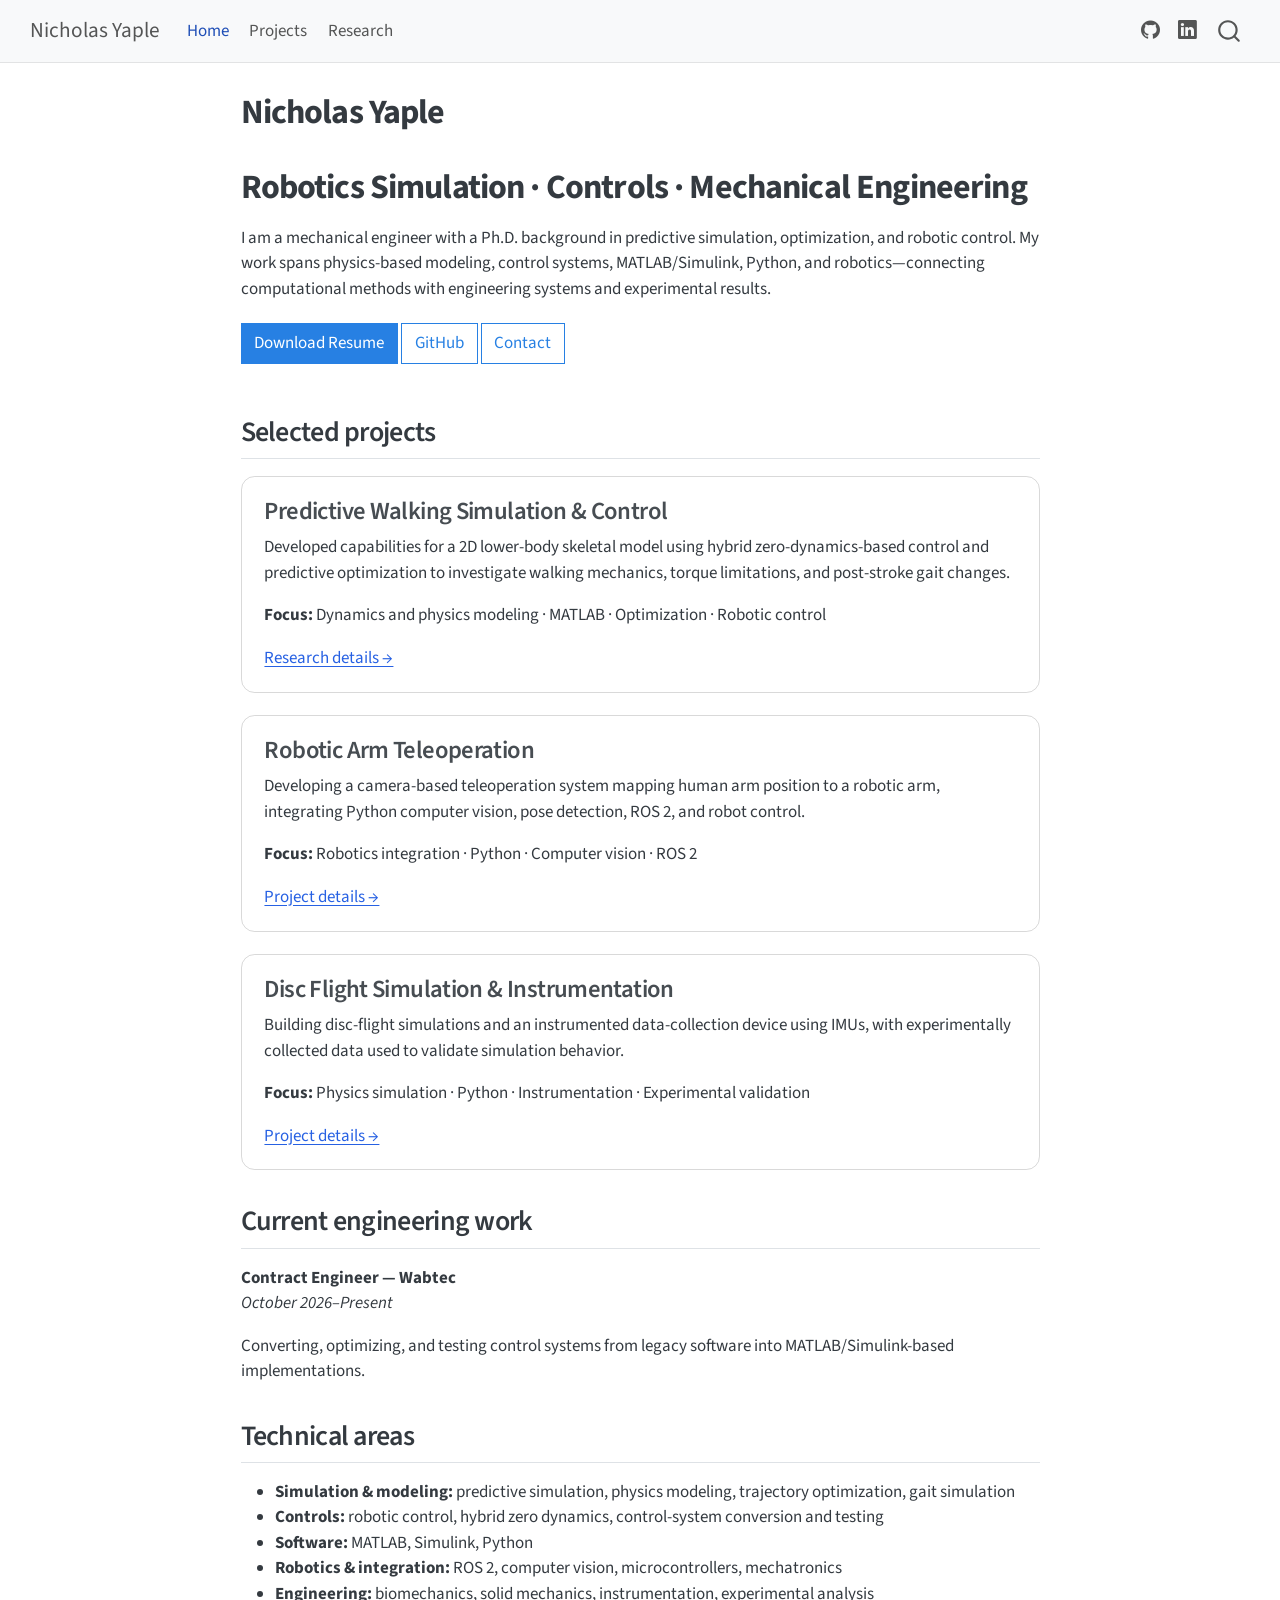
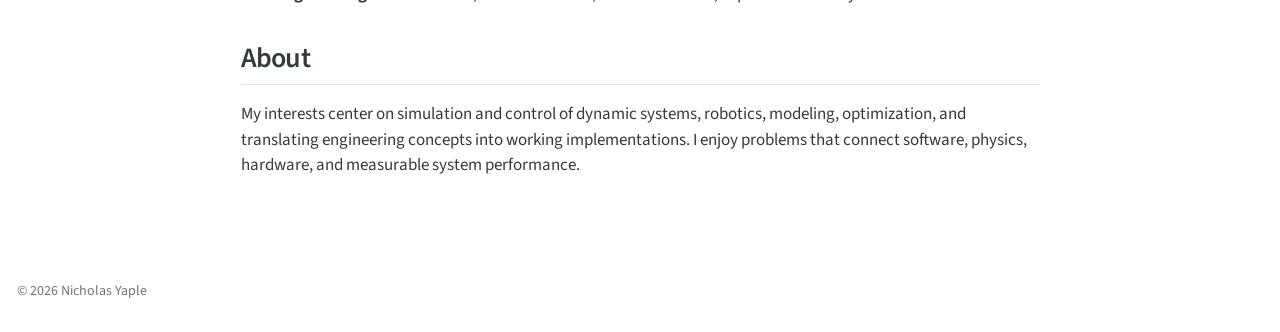
==== index.html @ 6b663c58 "Built site for gh-pages" ====
<!DOCTYPE html>
<html xmlns="http://www.w3.org/1999/xhtml" lang="en" xml:lang="en"><head>

<meta charset="utf-8">
<meta name="generator" content="quarto-1.11.9">

<meta name="viewport" content="width=device-width, initial-scale=1.0, user-scalable=yes">


<title>Nicholas Yaple</title>
<style>
/* Default styles provided by pandoc.
** See https://pandoc.org/MANUAL.html#variables-for-html for config info.
*/
span.smallcaps{font-variant: small-caps;}
div.columns{display: flex; gap: 1.5em;}
div.column{flex: auto;}
@media screen {
div.columns{gap: min(4vw, 1.5em);}
div.column{overflow-x: auto;}
}
div.hanging-indent{margin-left: 1.5em; text-indent: -1.5em;}
ul.task-list{list-style: none;}
ul.task-list li input[type="checkbox"] {
  width: 0.8em;
  margin: 0 0.8em 0.2em -1em; /* quarto-specific, see https://github.com/quarto-dev/quarto-cli/issues/4556 */ 
  vertical-align: middle;
}
</style>


<script src="site_libs/quarto-nav/quarto-nav.js"></script>
<script src="site_libs/quarto-nav/headroom.min.js"></script>
<script src="site_libs/clipboard/clipboard.min.js"></script>
<script src="site_libs/quarto-search/autocomplete.umd.js"></script>
<script src="site_libs/quarto-search/fuse.min.js"></script>
<script src="site_libs/quarto-search/quarto-search.js"></script>
<meta name="quarto:offset" content="./">
<script src="site_libs/quarto-html/quarto.js" type="module"></script>
<script src="site_libs/quarto-html/tabsets/tabsets.js" type="module"></script>
<script src="site_libs/quarto-html/scrollable-regions/scrollable-regions.js" type="module"></script>
<script src="site_libs/quarto-html/popper.min.js"></script>
<script src="site_libs/quarto-html/tippy.umd.min.js"></script>
<script src="site_libs/quarto-html/anchor.min.js"></script>
<link href="site_libs/quarto-html/tippy.css" rel="stylesheet">
<link href="site_libs/quarto-html/quarto-syntax-highlighting-63b5708e65d6cd79cd7618c58d0c21e7.css" rel="stylesheet" id="quarto-text-highlighting-styles">
<script src="site_libs/bootstrap/bootstrap.min.js"></script>
<link href="site_libs/bootstrap/bootstrap-icons.css" rel="stylesheet">
<link href="site_libs/bootstrap/bootstrap-48eea8e06ff06eb442a2daacfce5ac08.min.css" rel="stylesheet" append-hash="true" id="quarto-bootstrap" data-mode="light">
<script id="quarto-search-options" type="application/json">{
  "location": "navbar",
  "copy-button": false,
  "collapse-after": 3,
  "panel-placement": "end",
  "type": "overlay",
  "limit": 50,
  "keyboard-shortcut": [
    "f",
    "/",
    "s"
  ],
  "show-item-context": false,
  "language": {
    "search-no-results-text": "No results",
    "search-matching-documents-text": "matching documents",
    "search-copy-link-title": "Copy link to search",
    "search-hide-matches-text": "Hide additional matches",
    "search-more-match-text": "more match in this document",
    "search-more-matches-text": "more matches in this document",
    "search-clear-button-title": "Clear",
    "search-text-placeholder": "",
    "search-detached-cancel-button-title": "Cancel",
    "search-submit-button-title": "Submit",
    "search-label": "Search"
  }
}</script>
<style>html{ scroll-behavior: smooth; }</style>


<link rel="stylesheet" href="styles.css">
</head>

<body class="nav-fixed fullcontent quarto-light"><a id="quarto-skip-link" class="visually-hidden-focusable" href="#quarto-document-content">Skip to main content</a>

<div id="quarto-search-results"></div>
  <header id="quarto-header" class="headroom fixed-top">
    <nav class="navbar navbar-expand-lg " data-bs-theme="dark" aria-label="Site">
      <div class="navbar-container container-fluid">
      <div class="navbar-brand-container mx-auto">
    <a class="navbar-brand" href="./index.html">
    <span class="navbar-title">Nicholas Yaple</span>
    </a>
  </div>
          <button class="navbar-toggler" type="button" data-bs-toggle="collapse" data-bs-target="#navbarCollapse" aria-controls="navbarCollapse" aria-expanded="false" aria-label="Toggle navigation" onclick="if (window.quartoToggleHeadroom) { window.quartoToggleHeadroom(); }">
  <span class="navbar-toggler-icon"></span>
</button>
          <div class="collapse navbar-collapse" id="navbarCollapse">
            <ul class="navbar-nav navbar-nav-scroll me-auto">
  <li class="nav-item">
    <a class="nav-link active" href="./index.html" aria-current="page"> 
<span class="menu-text">Home</span></a>
  </li>  
  <li class="nav-item">
    <a class="nav-link" href="./projects.html"> 
<span class="menu-text">Projects</span></a>
  </li>  
  <li class="nav-item">
    <a class="nav-link" href="./research.html"> 
<span class="menu-text">Research</span></a>
  </li>  
</ul>
            <ul class="navbar-nav navbar-nav-scroll ms-auto">
  <li class="nav-item compact">
    <a class="nav-link" href="https://github.com/yaplenicholas"> <i class="bi bi-github" role="img">
</i> 
<span class="menu-text"></span></a>
  </li>  
  <li class="nav-item compact">
    <a class="nav-link" href="https://www.linkedin.com/"> <i class="bi bi-linkedin" role="img">
</i> 
<span class="menu-text"></span></a>
  </li>  
</ul>
          </div> <!-- /navcollapse -->
            <div class="quarto-navbar-tools">
</div>
            <div id="quarto-search" class="" title="Search"></div>
      </div> <!-- /container-fluid -->
    </nav>
</header>
<!-- content -->
<div id="quarto-content" class="quarto-container page-columns page-rows-contents page-layout-article page-navbar">
<!-- sidebar -->
<!-- margin-sidebar -->
    
<!-- main -->
<main class="content" id="quarto-document-content" tabindex="-1">

<header id="title-block-header" class="quarto-title-block default">
<div class="quarto-title">
<h1 class="title">Nicholas Yaple</h1>
</div>



<div class="quarto-title-meta">

    
  
    
  </div>
  


</header>


<section id="robotics-simulation-controls-mechanical-engineering" class="level1">
<h1>Robotics Simulation · Controls · Mechanical Engineering</h1>
<p>I am a mechanical engineer with a Ph.D.&nbsp;background in predictive simulation, optimization, and robotic control. My work spans physics-based modeling, control systems, MATLAB/Simulink, Python, and robotics—connecting computational methods with engineering systems and experimental results.</p>
<div class="hero-buttons">
<p><a class="btn btn-primary" href="resume.pdf">Download Resume</a> <a class="btn btn-outline-primary" href="https://github.com/yaplenicholas">GitHub</a> <a class="btn btn-outline-primary" href="mailto:yaplenicholas@gmail.com">Contact</a></p>
</div>
<section id="selected-projects" class="level2">
<h2 class="anchored" data-anchor-id="selected-projects">Selected projects</h2>
<section id="predictive-walking-simulation-control" class="level3 project-card">
<h3 class="anchored" data-anchor-id="predictive-walking-simulation-control">Predictive Walking Simulation &amp; Control</h3>
<p>Developed capabilities for a 2D lower-body skeletal model using hybrid zero-dynamics-based control and predictive optimization to investigate walking mechanics, torque limitations, and post-stroke gait changes.</p>
<p><strong>Focus:</strong> Dynamics and physics modeling · MATLAB · Optimization · Robotic control</p>
<p><a href="./research.html">Research details →</a></p>
</section>
<section id="robotic-arm-teleoperation" class="level3 project-card">
<h3 class="anchored" data-anchor-id="robotic-arm-teleoperation">Robotic Arm Teleoperation</h3>
<p>Developing a camera-based teleoperation system mapping human arm position to a robotic arm, integrating Python computer vision, pose detection, ROS 2, and robot control.</p>
<p><strong>Focus:</strong> Robotics integration · Python · Computer vision · ROS 2</p>
<p><a href="./projects.html">Project details →</a></p>
</section>
<section id="disc-flight-simulation-instrumentation" class="level3 project-card">
<h3 class="anchored" data-anchor-id="disc-flight-simulation-instrumentation">Disc Flight Simulation &amp; Instrumentation</h3>
<p>Building disc-flight simulations and an instrumented data-collection device using IMUs, with experimentally collected data used to validate simulation behavior.</p>
<p><strong>Focus:</strong> Physics simulation · Python · Instrumentation · Experimental validation</p>
<p><a href="./projects.html">Project details →</a></p>
</section>
</section>
<section id="current-engineering-work" class="level2">
<h2 class="anchored" data-anchor-id="current-engineering-work">Current engineering work</h2>
<p><strong>Contract Engineer — Wabtec</strong><br>
<em>October 2026–Present</em></p>
<p>Converting, optimizing, and testing control systems from legacy software into MATLAB/Simulink-based implementations.</p>
</section>
<section id="technical-areas" class="level2">
<h2 class="anchored" data-anchor-id="technical-areas">Technical areas</h2>
<ul>
<li><strong>Simulation &amp; modeling:</strong> predictive simulation, physics modeling, trajectory optimization, gait simulation</li>
<li><strong>Controls:</strong> robotic control, hybrid zero dynamics, control-system conversion and testing</li>
<li><strong>Software:</strong> MATLAB, Simulink, Python</li>
<li><strong>Robotics &amp; integration:</strong> ROS 2, computer vision, microcontrollers, mechatronics</li>
<li><strong>Engineering:</strong> biomechanics, solid mechanics, instrumentation, experimental analysis</li>
</ul>
</section>
<section id="about" class="level2">
<h2 class="anchored" data-anchor-id="about">About</h2>
<p>My interests center on simulation and control of dynamic systems, robotics, modeling, optimization, and translating engineering concepts into working implementations. I enjoy problems that connect software, physics, hardware, and measurable system performance.</p>


</section>
</section>

</main> <!-- /main -->
<script id="quarto-html-after-body" type="application/javascript">
  window.document.addEventListener("DOMContentLoaded", function (event) {
    const icon = "";
    const anchorJS = new window.AnchorJS();
    anchorJS.options = {
      placement: 'right',
      icon: icon
    };
    anchorJS.add('.anchored');
    const isCodeAnnotation = (el) => {
      for (const clz of el.classList) {
        if (clz.startsWith('code-annotation-')) {                     
          return true;
        }
      }
      return false;
    }
    const onCopySuccess = function(e) {
      // button target
      const button = e.trigger;
      // don't keep focus
      button.blur();
      // flash "checked"
      button.classList.add('code-copy-button-checked');
      var currentTitle = button.getAttribute("title");
      button.setAttribute("title", "Copied!");
      let tooltip;
      if (window.bootstrap) {
        button.setAttribute("data-bs-toggle", "tooltip");
        button.setAttribute("data-bs-placement", "left");
        button.setAttribute("data-bs-title", "Copied!");
        tooltip = new bootstrap.Tooltip(button, 
          { trigger: "manual", 
            customClass: "code-copy-button-tooltip",
            offset: [0, -8]});
        tooltip.show();    
      }
      setTimeout(function() {
        if (tooltip) {
          tooltip.hide();
          button.removeAttribute("data-bs-title");
          button.removeAttribute("data-bs-toggle");
          button.removeAttribute("data-bs-placement");
        }
        button.setAttribute("title", currentTitle);
        button.classList.remove('code-copy-button-checked');
      }, 1000);
      // clear code selection
      e.clearSelection();
    }
    const getTextToCopy = function(trigger) {
      const outerScaffold = trigger.parentElement.cloneNode(true);
      const codeEl = outerScaffold.querySelector('code');
      for (const childEl of codeEl.children) {
        if (isCodeAnnotation(childEl)) {
          childEl.remove();
        }
      }
      return codeEl.innerText;
    }
    const clipboard = new window.ClipboardJS('.code-copy-button:not([data-in-quarto-modal])', {
      text: getTextToCopy
    });
    clipboard.on('success', onCopySuccess);
    if (window.document.getElementById('quarto-embedded-source-code-modal')) {
      const clipboardModal = new window.ClipboardJS('.code-copy-button[data-in-quarto-modal]', {
        text: getTextToCopy,
        container: window.document.getElementById('quarto-embedded-source-code-modal')
      });
      clipboardModal.on('success', onCopySuccess);
    }
      var localhostRegex = new RegExp(/^(?:http|https):\/\/localhost\:?[0-9]*\//);
      var mailtoRegex = new RegExp(/^mailto:/);
        var filterRegex = new RegExp("https:\/\/yaplenicholas\.github\.io\/");
      var isInternal = (href) => {
          return filterRegex.test(href) || localhostRegex.test(href) || mailtoRegex.test(href);
      }
      // Inspect non-navigation links and adorn them if external
      window.quartoDecorateExternalLinks = function (root) {
     var links = (root || window.document).querySelectorAll('a[href]:not(.nav-link):not(.navbar-brand):not(.toc-action):not(.sidebar-link):not(.sidebar-item-toggle):not(.pagination-link):not(.no-external):not([aria-hidden]):not(.dropdown-item):not(.quarto-navigation-tool):not(.about-link)');
      for (var i=0; i<links.length; i++) {
        const link = links[i];
        if (!isInternal(link.href)) {
          // undo the damage that might have been done by quarto-nav.js in the case of
          // links that we want to consider external
          if (link.dataset.originalHref !== undefined) {
            link.href = link.dataset.originalHref;
          }
          if (!link.classList.contains('no-external-icon')) {
          }
        }
      }
      };
      window.quartoDecorateExternalLinks(window.document);
    // Esc closes the popup (WCAG 1.4.13) and focus leaving both trigger and
    // popup closes it (WCAG 2.4.11); tippy handles neither for interactive popups.
    const hideOnEscAndFocusOut = {
      name: 'hideOnEscAndFocusOut',
      defaultValue: true,
      fn(instance) {
        const dismiss = () => {
          // A show scheduled by the trigger delay would otherwise reopen it
          instance.clearDelayTimeouts();
          instance.hide();
        };
        const onKeyDown = (event) => {
          if (event.key !== 'Escape') {
            return;
          }
          // Keep Esc from also reaching page handlers (e.g. reveal.js overview),
          // except an open reveal.js slide menu, which Esc should close too.
          // The menu handles keys only when its keyboard option is on.
          const menuHandlesEsc = window.Reveal?.getPlugin?.('menu')?.isOpen() &&
            window.Reveal.getConfig().menu?.keyboard !== false;
          if (!menuHandlesEsc) {
            event.stopPropagation();
          }
          if (instance.popper.contains(window.document.activeElement)) {
            // Disabled while refocusing so the focus trigger does not reopen it
            instance.disable();
            instance.reference.focus();
            instance.enable();
          }
          dismiss();
        };
        const onFocusOut = (event) => {
          const target = event.relatedTarget;
          if (target && !instance.reference.contains(target) &&
              !instance.popper.contains(target)) {
            dismiss();
          }
        };
        // On the trigger too: a click trigger (code-annotations: select) has no
        // blur handling. Attached for the instance's lifetime so leaving the
        // trigger also cancels a show still pending on the trigger delay.
        instance.reference.addEventListener('focusout', onFocusOut);
        return {
          onShow() {
            window.document.addEventListener('keydown', onKeyDown, true);
            instance.popper.addEventListener('focusout', onFocusOut);
          },
          onHide() {
            window.document.removeEventListener('keydown', onKeyDown, true);
            instance.popper.removeEventListener('focusout', onFocusOut);
          },
          onDestroy() {
            instance.reference.removeEventListener('focusout', onFocusOut);
          },
        };
      },
    };
    function tippyHover(el, contentFn, onTriggerFn, onUntriggerFn) {
      const config = {
        allowHTML: true,
        maxWidth: 500,
        delay: 100,
        arrow: false,
        appendTo: function(el) {
            return el.parentElement;
        },
        interactive: true,
        interactiveBorder: 10,
        theme: 'quarto',
        placement: 'bottom-start',
        plugins: [hideOnEscAndFocusOut],
      };
      if (contentFn) {
        config.content = contentFn;
      }
      if (onTriggerFn) {
        config.onTrigger = onTriggerFn;
      }
      if (onUntriggerFn) {
        config.onUntrigger = onUntriggerFn;
      }
      window.tippy(el, config); 
    }
    const noterefs = window.document.querySelectorAll('a[role="doc-noteref"]');
    for (var i=0; i<noterefs.length; i++) {
      const ref = noterefs[i];
      tippyHover(ref, function() {
        // use id or data attribute instead here
        let href = ref.getAttribute('data-footnote-href') || ref.getAttribute('href');
        try { href = new URL(href).hash; } catch {}
        const id = href.replace(/^#\/?/, "");
        const note = window.document.getElementById(id);
        if (note) {
          return note.innerHTML;
        } else {
          return "";
        }
      });
    }
    const xrefs = window.document.querySelectorAll('a.quarto-xref');
    const processXRef = (id, note) => {
      // Strip column container classes
      const stripColumnClz = (el) => {
        el.classList.remove("page-full", "page-columns");
        if (el.children) {
          for (const child of el.children) {
            stripColumnClz(child);
          }
        }
      }
      stripColumnClz(note)
      if (id === null || id.startsWith('sec-')) {
        // Special case sections, only their first couple elements
        const container = document.createElement("div");
        if (note.children && note.children.length > 2) {
          container.appendChild(note.children[0].cloneNode(true));
          for (let i = 1; i < note.children.length; i++) {
            const child = note.children[i];
            if (child.tagName === "P" && child.innerText === "") {
              continue;
            } else {
              container.appendChild(child.cloneNode(true));
              break;
            }
          }
          if (window.Quarto?.typesetMath) {
            window.Quarto.typesetMath(container);
          }
          return container.innerHTML
        } else {
          if (window.Quarto?.typesetMath) {
            window.Quarto.typesetMath(note);
          }
          return note.innerHTML;
        }
      } else {
        // Remove any anchor links if they are present
        const anchorLink = note.querySelector('a.anchorjs-link');
        if (anchorLink) {
          anchorLink.remove();
        }
        if (window.Quarto?.typesetMath) {
          window.Quarto.typesetMath(note);
        }
        if (note.classList.contains("callout")) {
          return note.outerHTML;
        } else {
          return note.innerHTML;
        }
      }
    }
    for (var i=0; i<xrefs.length; i++) {
      const xref = xrefs[i];
      tippyHover(xref, undefined, function(instance) {
        instance.disable();
        let url = xref.getAttribute('href');
        let hash = undefined; 
        if (url.startsWith('#')) {
          hash = url;
        } else {
          try { hash = new URL(url).hash; } catch {}
        }
        if (hash) {
          const id = hash.replace(/^#\/?/, "");
          const note = window.document.getElementById(id);
          if (note !== null) {
            try {
              const html = processXRef(id, note.cloneNode(true));
              instance.setContent(html);
            } finally {
              instance.enable();
              instance.show();
            }
          } else {
            // See if we can fetch this
            fetch(url.split('#')[0])
            .then(res => res.text())
            .then(html => {
              const parser = new DOMParser();
              const htmlDoc = parser.parseFromString(html, "text/html");
              const note = htmlDoc.getElementById(id);
              if (note !== null) {
                const html = processXRef(id, note);
                instance.setContent(html);
              } 
            }).finally(() => {
              instance.enable();
              instance.show();
            });
          }
        } else {
          // See if we can fetch a full url (with no hash to target)
          // This is a special case and we should probably do some content thinning / targeting
          fetch(url)
          .then(res => res.text())
          .then(html => {
            const parser = new DOMParser();
            const htmlDoc = parser.parseFromString(html, "text/html");
            const note = htmlDoc.querySelector('main.content');
            if (note !== null) {
              // This should only happen for chapter cross references
              // (since there is no id in the URL)
              // remove the first header
              if (note.children.length > 0 && note.children[0].tagName === "HEADER") {
                note.children[0].remove();
              }
              const html = processXRef(null, note);
              instance.setContent(html);
            } 
          }).finally(() => {
            instance.enable();
            instance.show();
          });
        }
      }, function(instance) {
      });
    }
        let selectedAnnoteEl;
        const selectorForAnnotation = ( cell, annotation) => {
          let cellAttr = 'data-code-cell="' + cell + '"';
          let lineAttr = 'data-code-annotation="' +  annotation + '"';
          const selector = 'span[' + cellAttr + '][' + lineAttr + ']';
          return selector;
        }
        const selectCodeLines = (annoteEl) => {
          const doc = window.document;
          const targetCell = annoteEl.getAttribute("data-target-cell");
          const targetAnnotation = annoteEl.getAttribute("data-target-annotation");
          const annoteSpan = window.document.querySelector(selectorForAnnotation(targetCell, targetAnnotation));
          const lines = annoteSpan.getAttribute("data-code-lines").split(",");
          const lineIds = lines.map((line) => {
            return targetCell + "-" + line;
          })
          // Each band is positioned against its own containing block, which is
          // not the offsetParent of the lines, so place it from client rects.
          const placeBand = (band, firstEl, lastEl, codeBlock) => {
            const container = band.offsetParent;
            if (container === null) {
              return;
            }
            const containerRect = container.getBoundingClientRect();
            // Reveal.js scales slides with a transform, so convert client
            // pixels back to the CSS pixels of the container.
            const scale = containerRect.height / container.offsetHeight || 1;
            const firstRect = firstEl.getBoundingClientRect();
            const lastRect = lastEl.getBoundingClientRect();
            const top = (firstRect.top - containerRect.top) / scale - container.clientTop + container.scrollTop;
            const height = (lastRect.bottom - firstRect.top) / scale;
            band.style.top = top - 2 + "px";
            band.style.height = height + 4 + "px";
            if (codeBlock) {
              // Without the copy button wrapper, the containing block is wider
              // than the code block, so span the code block explicitly.
              const blockRect = codeBlock.getBoundingClientRect();
              band.style.left = (blockRect.left - containerRect.left) / scale - container.clientLeft + container.scrollLeft + "px";
              band.style.width = blockRect.width / scale + "px";
            }
          };
          if (lineIds.length > 0) {
            const el = window.document.getElementById(lineIds[0]);
            const lastEl = window.document.getElementById(lineIds[lineIds.length - 1]);
            const parent = el.parentElement.parentElement;
            // cook up a div (if necessary) and position it
            let div = window.document.getElementById("code-annotation-line-highlight");
            if (div === null) {
              div = window.document.createElement("div");
              div.setAttribute("id", "code-annotation-line-highlight");
              div.style.position = 'absolute';
              parent.appendChild(div);
            }
            placeBand(div, el, lastEl, parent.closest("div.sourceCode") || parent);
            let gutterDiv = window.document.getElementById("code-annotation-line-highlight-gutter");
            if (gutterDiv === null) {
              gutterDiv = window.document.createElement("div");
              gutterDiv.setAttribute("id", "code-annotation-line-highlight-gutter");
              gutterDiv.style.position = 'absolute';
              const codeCell = window.document.getElementById(targetCell);
              const gutter = codeCell.querySelector('.code-annotation-gutter');
              gutter.appendChild(gutterDiv);
            }
            placeBand(gutterDiv, el, lastEl);
            selectedAnnoteEl = annoteEl;
          }
        };
        const unselectCodeLines = () => {
          const elementsIds = ["code-annotation-line-highlight", "code-annotation-line-highlight-gutter"];
          elementsIds.forEach((elId) => {
            const div = window.document.getElementById(elId);
            if (div) {
              div.remove();
            }
          });
          selectedAnnoteEl = undefined;
        };
          // Handle positioning of the toggle
      window.addEventListener(
        "resize",
        throttle(() => {
          elRect = undefined;
          if (selectedAnnoteEl) {
            selectCodeLines(selectedAnnoteEl);
          }
        }, 10)
      );
      function throttle(fn, ms) {
      let throttle = false;
      let timer;
        return (...args) => {
          if(!throttle) { // first call gets through
              fn.apply(this, args);
              throttle = true;
          } else { // all the others get throttled
              if(timer) clearTimeout(timer); // cancel #2
              timer = setTimeout(() => {
                fn.apply(this, args);
                timer = throttle = false;
              }, ms);
          }
        };
      }
        // Attach click handler to the DT
        const annoteDls = window.document.querySelectorAll('dt[data-target-cell]');
        for (const annoteDlNode of annoteDls) {
          annoteDlNode.addEventListener('click', (event) => {
            const clickedEl = event.target;
            if (clickedEl !== selectedAnnoteEl) {
              unselectCodeLines();
              const activeEl = window.document.querySelector('dt[data-target-cell].code-annotation-active');
              if (activeEl) {
                activeEl.classList.remove('code-annotation-active');
              }
              selectCodeLines(clickedEl);
              clickedEl.classList.add('code-annotation-active');
            } else {
              // Unselect the line
              unselectCodeLines();
              clickedEl.classList.remove('code-annotation-active');
            }
          });
        }
    const findCites = (el) => {
      const parentEl = el.parentElement;
      if (parentEl) {
        const cites = parentEl.dataset.cites;
        if (cites) {
          return {
            el,
            cites: cites.split(' ')
          };
        } else {
          return findCites(el.parentElement)
        }
      } else {
        return undefined;
      }
    };
    var bibliorefs = window.document.querySelectorAll('a[role="doc-biblioref"]');
    for (var i=0; i<bibliorefs.length; i++) {
      const ref = bibliorefs[i];
      const citeInfo = findCites(ref);
      if (citeInfo) {
        tippyHover(citeInfo.el, function() {
          var popup = window.document.createElement('div');
          citeInfo.cites.forEach(function(cite) {
            var citeDiv = window.document.createElement('div');
            citeDiv.classList.add('hanging-indent');
            citeDiv.classList.add('csl-entry');
            var biblioDiv = window.document.getElementById('ref-' + cite);
            if (biblioDiv) {
              citeDiv.innerHTML = biblioDiv.innerHTML;
            }
            popup.appendChild(citeDiv);
          });
          return popup.innerHTML;
        });
      }
    }
  });
  </script>
  <script type="application/javascript">
  window.quartoScrollableRegionsLabels = {"code":"Scrollable code","output":"Scrollable output"};
  </script>
</div> <!-- /content -->
<footer class="footer">
  <div class="nav-footer">
    <div class="nav-footer-left">
<p>© 2026 Nicholas Yaple</p>
</div>   
    <div class="nav-footer-center">
      &nbsp;
    </div>
    <div class="nav-footer-right">
      &nbsp;
    </div>
  </div>
</footer>




<script src="site_libs/quarto-html/zenscroll-min.js"></script>
</body></html>
---- site_libs/quarto-html/tippy.css ----
.tippy-box[data-animation=fade][data-state=hidden]{opacity:0}[data-tippy-root]{max-width:calc(100vw - 10px)}.tippy-box{position:relative;background-color:#333;color:#fff;border-radius:4px;font-size:14px;line-height:1.4;white-space:normal;outline:0;transition-property:transform,visibility,opacity}.tippy-box[data-placement^=top]>.tippy-arrow{bottom:0}.tippy-box[data-placement^=top]>.tippy-arrow:before{bottom:-7px;left:0;border-width:8px 8px 0;border-top-color:initial;transform-origin:center top}.tippy-box[data-placement^=bottom]>.tippy-arrow{top:0}.tippy-box[data-placement^=bottom]>.tippy-arrow:before{top:-7px;left:0;border-width:0 8px 8px;border-bottom-color:initial;transform-origin:center bottom}.tippy-box[data-placement^=left]>.tippy-arrow{right:0}.tippy-box[data-placement^=left]>.tippy-arrow:before{border-width:8px 0 8px 8px;border-left-color:initial;right:-7px;transform-origin:center left}.tippy-box[data-placement^=right]>.tippy-arrow{left:0}.tippy-box[data-placement^=right]>.tippy-arrow:before{left:-7px;border-width:8px 8px 8px 0;border-right-color:initial;transform-origin:center right}.tippy-box[data-inertia][data-state=visible]{transition-timing-function:cubic-bezier(.54,1.5,.38,1.11)}.tippy-arrow{width:16px;height:16px;color:#333}.tippy-arrow:before{content:"";position:absolute;border-color:transparent;border-style:solid}.tippy-content{position:relative;padding:5px 9px;z-index:1}
---- site_libs/quarto-html/quarto-syntax-highlighting-63b5708e65d6cd79cd7618c58d0c21e7.css ----
/* quarto syntax highlight colors */
:root {
  --quarto-hl-ot-color: #003B4F;
  --quarto-hl-at-color: #657422;
  --quarto-hl-ss-color: #20794D;
  --quarto-hl-an-color: #5E5E5E;
  --quarto-hl-fu-color: #4758AB;
  --quarto-hl-st-color: #20794D;
  --quarto-hl-cf-color: #003B4F;
  --quarto-hl-op-color: #5E5E5E;
  --quarto-hl-er-color: #AD0000;
  --quarto-hl-bn-color: #AD0000;
  --quarto-hl-al-color: #AD0000;
  --quarto-hl-va-color: #111111;
  --quarto-hl-bu-color: inherit;
  --quarto-hl-ex-color: inherit;
  --quarto-hl-pp-color: #AD0000;
  --quarto-hl-in-color: #5E5E5E;
  --quarto-hl-vs-color: #20794D;
  --quarto-hl-wa-color: #5E5E5E;
  --quarto-hl-do-color: #5E5E5E;
  --quarto-hl-im-color: #00769E;
  --quarto-hl-ch-color: #20794D;
  --quarto-hl-dt-color: #AD0000;
  --quarto-hl-fl-color: #AD0000;
  --quarto-hl-co-color: #5E5E5E;
  --quarto-hl-cv-color: #5E5E5E;
  --quarto-hl-cn-color: #8f5902;
  --quarto-hl-sc-color: #5E5E5E;
  --quarto-hl-dv-color: #AD0000;
  --quarto-hl-kw-color: #003B4F;
}

/* other quarto variables */
:root {
  --quarto-font-monospace: SFMono-Regular, Menlo, Monaco, Consolas, "Liberation Mono", "Courier New", monospace;
}

/* syntax highlight based on Pandoc's rules */
pre > code.sourceCode > span {
  color: #003B4F;
}

code.sourceCode > span {
  color: #003B4F;
}

div.sourceCode,
div.sourceCode pre.sourceCode {
  color: #003B4F;
}

/* Normal */
code span {
  color: #003B4F;
}

/* Alert */
code span.al {
  color: #AD0000;
  font-style: inherit;
}

/* Annotation */
code span.an {
  color: #5E5E5E;
  font-style: inherit;
}

/* Attribute */
code span.at {
  color: #657422;
  font-style: inherit;
}

/* BaseN */
code span.bn {
  color: #AD0000;
  font-style: inherit;
}

/* BuiltIn */
code span.bu {
  font-style: inherit;
}

/* ControlFlow */
code span.cf {
  color: #003B4F;
  font-weight: bold;
  font-style: inherit;
}

/* Char */
code span.ch {
  color: #20794D;
  font-style: inherit;
}

/* Constant */
code span.cn {
  color: #8f5902;
  font-style: inherit;
}

/* Comment */
code span.co {
  color: #5E5E5E;
  font-style: inherit;
}

/* CommentVar */
code span.cv {
  color: #5E5E5E;
  font-style: italic;
}

/* Documentation */
code span.do {
  color: #5E5E5E;
  font-style: italic;
}

/* DataType */
code span.dt {
  color: #AD0000;
  font-style: inherit;
}

/* DecVal */
code span.dv {
  color: #AD0000;
  font-style: inherit;
}

/* Error */
code span.er {
  color: #AD0000;
  font-style: inherit;
}

/* Extension */
code span.ex {
  font-style: inherit;
}

/* Float */
code span.fl {
  color: #AD0000;
  font-style: inherit;
}

/* Function */
code span.fu {
  color: #4758AB;
  font-style: inherit;
}

/* Import */
code span.im {
  color: #00769E;
  font-style: inherit;
}

/* Information */
code span.in {
  color: #5E5E5E;
  font-style: inherit;
}

/* Keyword */
code span.kw {
  color: #003B4F;
  font-weight: bold;
  font-style: inherit;
}

/* Operator */
code span.op {
  color: #5E5E5E;
  font-style: inherit;
}

/* Other */
code span.ot {
  color: #003B4F;
  font-style: inherit;
}

/* Preprocessor */
code span.pp {
  color: #AD0000;
  font-style: inherit;
}

/* SpecialChar */
code span.sc {
  color: #5E5E5E;
  font-style: inherit;
}

/* SpecialString */
code span.ss {
  color: #20794D;
  font-style: inherit;
}

/* String */
code span.st {
  color: #20794D;
  font-style: inherit;
}

/* Variable */
code span.va {
  color: #111111;
  font-style: inherit;
}

/* VerbatimString */
code span.vs {
  color: #20794D;
  font-style: inherit;
}

/* Warning */
code span.wa {
  color: #5E5E5E;
  font-style: italic;
}

.prevent-inlining {
  content: "</";
}

/*# sourceMappingURL=054cc16b9e9817627be6994582d2ffb5.css.map */
---- styles.css ----
/* Lightweight portfolio styling */
.navbar { border-bottom: 1px solid rgba(128,128,128,.18); }
h1, h2, h3 { letter-spacing: -0.025em; }
h1 { font-weight: 700; }
.hero-buttons { margin: 1.25rem 0 2rem; display: flex; flex-wrap: wrap; gap: .6rem; }
.project-card { padding: 1.1rem 1.35rem; margin: 1rem 0 1.3rem; border: 1px solid rgba(128,128,128,.3); border-radius: .8rem; }
.project-card h3 { margin-top: .1rem; }
.project-card p:last-child { margin-bottom: .1rem; }
a { text-underline-offset: .18em; }
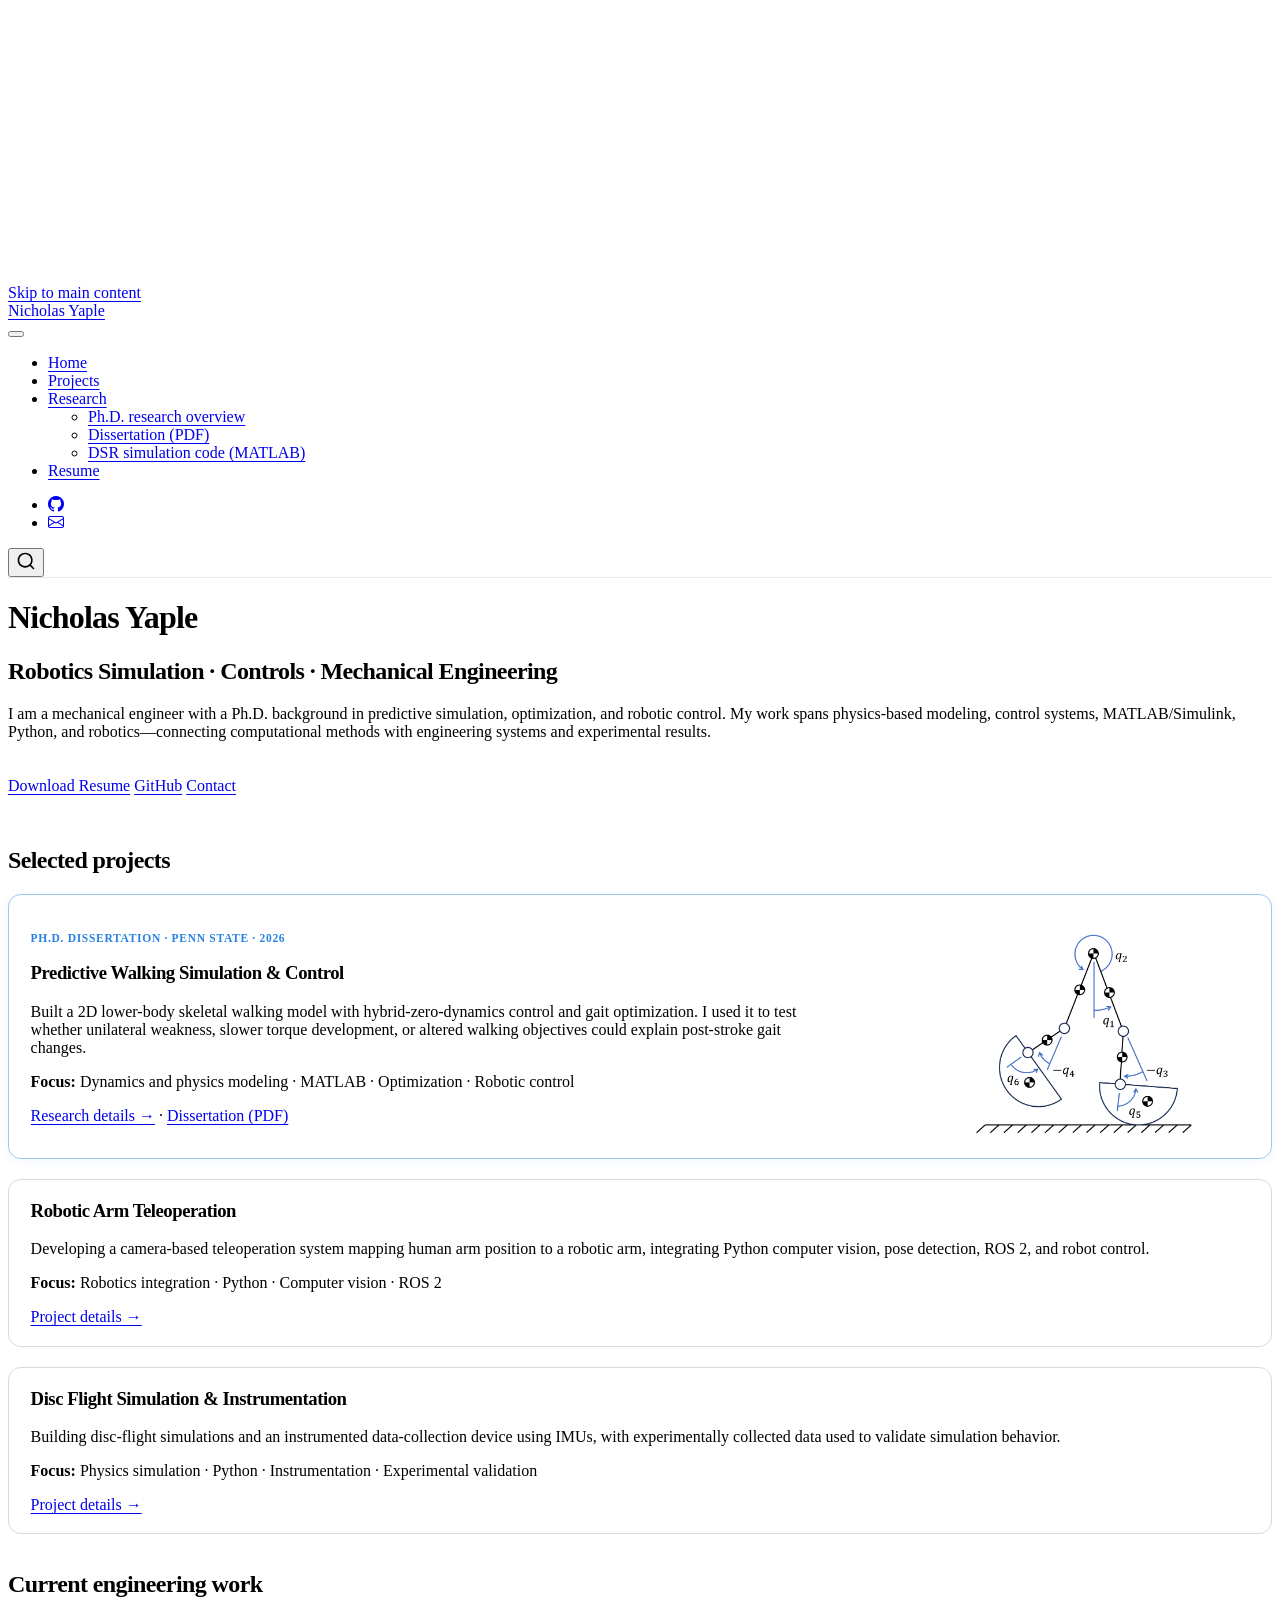
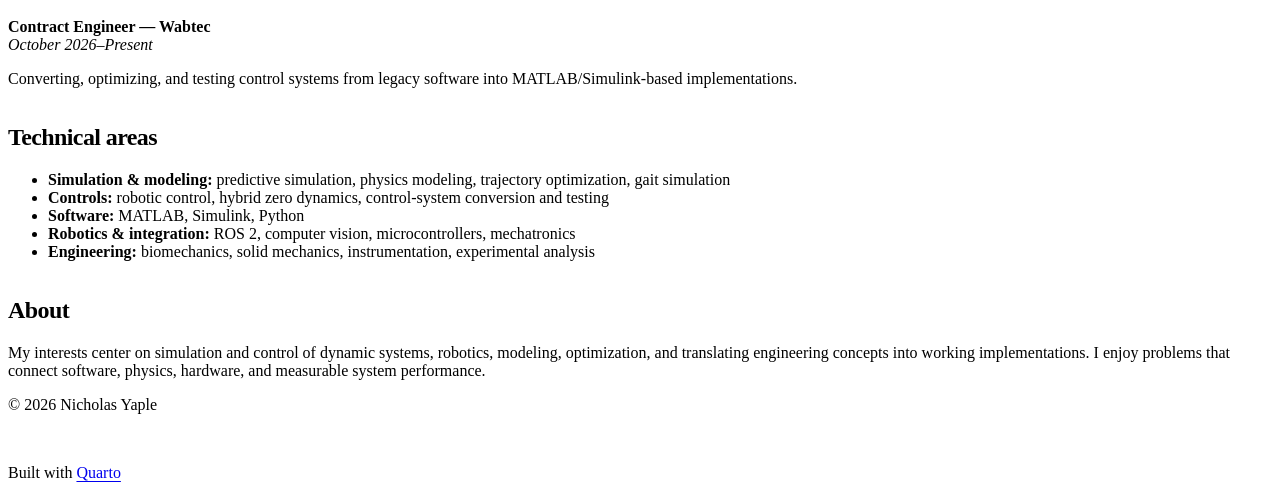
==== commit c71ed87f: "Built site for gh-pages" ====
--- a/index.html
+++ b/index.html
@@ -46,7 +46,10 @@
 <link href="site_libs/quarto-html/quarto-syntax-highlighting-63b5708e65d6cd79cd7618c58d0c21e7.css" rel="stylesheet" id="quarto-text-highlighting-styles">
 <script src="site_libs/bootstrap/bootstrap.min.js"></script>
 <link href="site_libs/bootstrap/bootstrap-icons.css" rel="stylesheet">
-<link href="site_libs/bootstrap/bootstrap-48eea8e06ff06eb442a2daacfce5ac08.min.css" rel="stylesheet" append-hash="true" id="quarto-bootstrap" data-mode="light">
+<link href="site_libs/bootstrap/bootstrap-cb61c712ca1a7fe70a83faed8e4da2d7.min.css" rel="stylesheet" append-hash="true" id="quarto-bootstrap" data-mode="light">
+<script src="site_libs/quarto-contrib/glightbox/glightbox.min.js"></script>
+<link href="site_libs/quarto-contrib/glightbox/glightbox.min.css" rel="stylesheet">
+<link href="site_libs/quarto-contrib/glightbox/lightbox.css" rel="stylesheet">
 <script id="quarto-search-options" type="application/json">{
   "location": "navbar",
   "copy-button": false,
@@ -78,6 +81,13 @@
 
 
 <link rel="stylesheet" href="styles.css">
+<meta property="og:title" content="Nicholas Yaple">
+<meta property="og:description" content="Mechanical engineer: robotics simulation, controls, predictive gait simulation, and optimization.">
+<meta property="og:image" content="https://yaplenicholas.github.io/research/figs/biped.png">
+<meta property="og:site_name" content="Nicholas Yaple">
+<meta property="og:image:alt" content="Six-link planar biped model diagram">
+<meta property="og:image:height" content="1449">
+<meta property="og:image:width" content="1600">
 </head>
 
 <body class="nav-fixed fullcontent quarto-light"><a id="quarto-skip-link" class="visually-hidden-focusable" href="#quarto-document-content">Skip to main content</a>
@@ -104,19 +114,38 @@
     <a class="nav-link" href="./projects.html"> 
 <span class="menu-text">Projects</span></a>
   </li>  
+  <li class="nav-item dropdown ">
+    <a class="nav-link dropdown-toggle" href="#" id="nav-menu-research" role="link" data-bs-toggle="dropdown" aria-expanded="false">
+ <span class="menu-text">Research</span>
+    </a>
+    <ul class="dropdown-menu" aria-labelledby="nav-menu-research">    
+        <li>
+    <a class="dropdown-item" href="./research.html">
+ <span class="dropdown-text">Ph.D.&nbsp;research overview</span></a>
+  </li>  
+        <li>
+    <a class="dropdown-item" href="./research/dissertation/Yaple_Dissertation_2026.pdf">
+ <span class="dropdown-text">Dissertation (PDF)</span></a>
+  </li>  
+        <li>
+    <a class="dropdown-item" href="https://github.com/yaplenicholas/DSR">
+ <span class="dropdown-text">DSR simulation code (MATLAB)</span></a>
+  </li>  
+    </ul>
+  </li>
   <li class="nav-item">
-    <a class="nav-link" href="./research.html"> 
-<span class="menu-text">Research</span></a>
+    <a class="nav-link" href="./resume.pdf"> 
+<span class="menu-text">Resume</span></a>
   </li>  
 </ul>
             <ul class="navbar-nav navbar-nav-scroll ms-auto">
   <li class="nav-item compact">
-    <a class="nav-link" href="https://github.com/yaplenicholas"> <i class="bi bi-github" role="img">
+    <a class="nav-link" href="https://github.com/yaplenicholas"> <i class="bi bi-github" role="img" aria-label="GitHub">
 </i> 
 <span class="menu-text"></span></a>
   </li>  
   <li class="nav-item compact">
-    <a class="nav-link" href="https://www.linkedin.com/"> <i class="bi bi-linkedin" role="img">
+    <a class="nav-link" href="mailto:yaplenicholas@gmail.com"> <i class="bi bi-envelope" role="img" aria-label="Email">
 </i> 
 <span class="menu-text"></span></a>
   </li>  
@@ -163,12 +192,23 @@
 </div>
 <section id="selected-projects" class="level2">
 <h2 class="anchored" data-anchor-id="selected-projects">Selected projects</h2>
-<section id="predictive-walking-simulation-control" class="level3 project-card">
+<div class="project-card project-card-featured">
+<div class="columns">
+<div class="column" style="width:68%;">
+<p><span class="finding-label">Ph.D.&nbsp;Dissertation · Penn State · 2026</span></p>
+<section id="predictive-walking-simulation-control" class="level3">
 <h3 class="anchored" data-anchor-id="predictive-walking-simulation-control">Predictive Walking Simulation &amp; Control</h3>
-<p>Developed capabilities for a 2D lower-body skeletal model using hybrid zero-dynamics-based control and predictive optimization to investigate walking mechanics, torque limitations, and post-stroke gait changes.</p>
+<p>Built a 2D lower-body skeletal walking model with hybrid-zero-dynamics control and gait optimization. I used it to test whether unilateral weakness, slower torque development, or altered walking objectives could explain post-stroke gait changes.</p>
 <p><strong>Focus:</strong> Dynamics and physics modeling · MATLAB · Optimization · Robotic control</p>
-<p><a href="./research.html">Research details →</a></p>
+<p><a href="./research.html">Research details →</a> · <a href="research/dissertation/Yaple_Dissertation_2026.pdf">Dissertation (PDF)</a></p>
 </section>
+</div><div class="column" style="width:4%;">
+
+</div><div class="column" style="width:28%;">
+<p><a href="research/figs/biped.png" class="lightbox" data-gallery="quarto-lightbox-gallery-1"><img src="research/figs/biped.png" class="card-thumb img-fluid" alt="Six-link planar biped model diagram"></a></p>
+</div>
+</div>
+</div>
 <section id="robotic-arm-teleoperation" class="level3 project-card">
 <h3 class="anchored" data-anchor-id="robotic-arm-teleoperation">Robotic Arm Teleoperation</h3>
 <p>Developing a camera-based teleoperation system mapping human arm position to a robotic arm, integrating Python computer vision, pose detection, ROS 2, and robot control.</p>
@@ -280,7 +320,7 @@
     }
       var localhostRegex = new RegExp(/^(?:http|https):\/\/localhost\:?[0-9]*\//);
       var mailtoRegex = new RegExp(/^mailto:/);
-        var filterRegex = new RegExp("https:\/\/yaplenicholas\.github\.io\/");
+        var filterRegex = new RegExp("https:\/\/yaplenicholas\.github\.io");
       var isInternal = (href) => {
           return filterRegex.test(href) || localhostRegex.test(href) || mailtoRegex.test(href);
       }
@@ -693,10 +733,42 @@
       &nbsp;
     </div>
     <div class="nav-footer-right">
-      &nbsp;
-    </div>
+<p>Built with <a href="https://quarto.org">Quarto</a></p>
+</div>
   </div>
 </footer>
+<script>var lightboxQuarto = GLightbox({"closeEffect":"zoom","descPosition":"bottom","loop":false,"openEffect":"zoom","selector":".lightbox"});
+(function() {
+  let previousOnload = window.onload;
+  window.onload = () => {
+    if (previousOnload) {
+      previousOnload();
+    }
+    lightboxQuarto.on('slide_before_load', (data) => {
+      const { slideIndex, slideNode, slideConfig, player, trigger } = data;
+      const href = trigger.getAttribute('href');
+      if (href !== null) {
+        const imgEl = window.document.querySelector(`a[href="${href}"] img`);
+        if (imgEl !== null) {
+          const srcAttr = imgEl.getAttribute("src");
+          if (srcAttr && srcAttr.startsWith("data:")) {
+            slideConfig.href = srcAttr;
+          }
+        }
+      } 
+    });
+  
+    lightboxQuarto.on('slide_after_load', (data) => {
+      const { slideIndex, slideNode, slideConfig, player, trigger } = data;
+      if (window.Quarto?.typesetMath) {
+        window.Quarto.typesetMath(slideNode);
+      }
+    });
+  
+  };
+  
+})();
+          </script>
 
 
 
--- a/styles.css
+++ b/styles.css
@@ -2,8 +2,36 @@
 .navbar { border-bottom: 1px solid rgba(128,128,128,.18); }
 h1, h2, h3 { letter-spacing: -0.025em; }
 h1 { font-weight: 700; }
+h2 { margin-top: 2.2rem; }
+a { text-underline-offset: .18em; }
+
 .hero-buttons { margin: 1.25rem 0 2rem; display: flex; flex-wrap: wrap; gap: .6rem; }
+.hero-buttons .bi { margin-right: .3rem; }
+
+/* Project cards */
 .project-card { padding: 1.1rem 1.35rem; margin: 1rem 0 1.3rem; border: 1px solid rgba(128,128,128,.3); border-radius: .8rem; }
-.project-card h3 { margin-top: .1rem; }
+.project-card h3, .project-card h4 { margin-top: .1rem; }
 .project-card p:last-child { margin-bottom: .1rem; }
-a { text-underline-offset: .18em; }
+.project-card-featured { border-color: rgba(39,128,227,.45); box-shadow: 0 1px 10px rgba(39,128,227,.08); }
+.project-card .card-thumb, .project-card img { max-height: 210px; width: auto; display: block; margin: 0 auto; }
+.project-card figure { margin: 0; }
+
+/* Research page */
+.quarto-title .subtitle { font-size: 1.2rem; line-height: 1.4; opacity: .85; }
+.research-meta { color: #555; font-size: .95rem; margin-bottom: .5rem; }
+
+.findings-grid { display: grid; grid-template-columns: repeat(auto-fit, minmax(220px, 1fr)); gap: 1rem; margin: 1.25rem 0 1.5rem; }
+.finding-card { border: 1px solid rgba(128,128,128,.28); border-top: 4px solid #2780e3; border-radius: .6rem; padding: .9rem 1.1rem; font-size: .94rem; }
+.finding-card h4 { margin: .25rem 0 .5rem; font-size: 1.1rem; }
+.finding-card p:last-child { margin-bottom: 0; }
+.finding-label { display: inline-block; font-size: .72rem; font-weight: 600; text-transform: uppercase; letter-spacing: .06em; color: #2780e3; }
+
+/* Figures */
+.quarto-figure img, figure img { border-radius: .35rem; }
+figcaption, .figure-caption { font-size: .88rem; color: #555; }
+.figure-secondary img { max-width: 85%; }
+main hr { margin: 2.5rem 0; opacity: .15; }
+
+@media (max-width: 767px) {
+  .project-card .column { width: 100% !important; }
+}
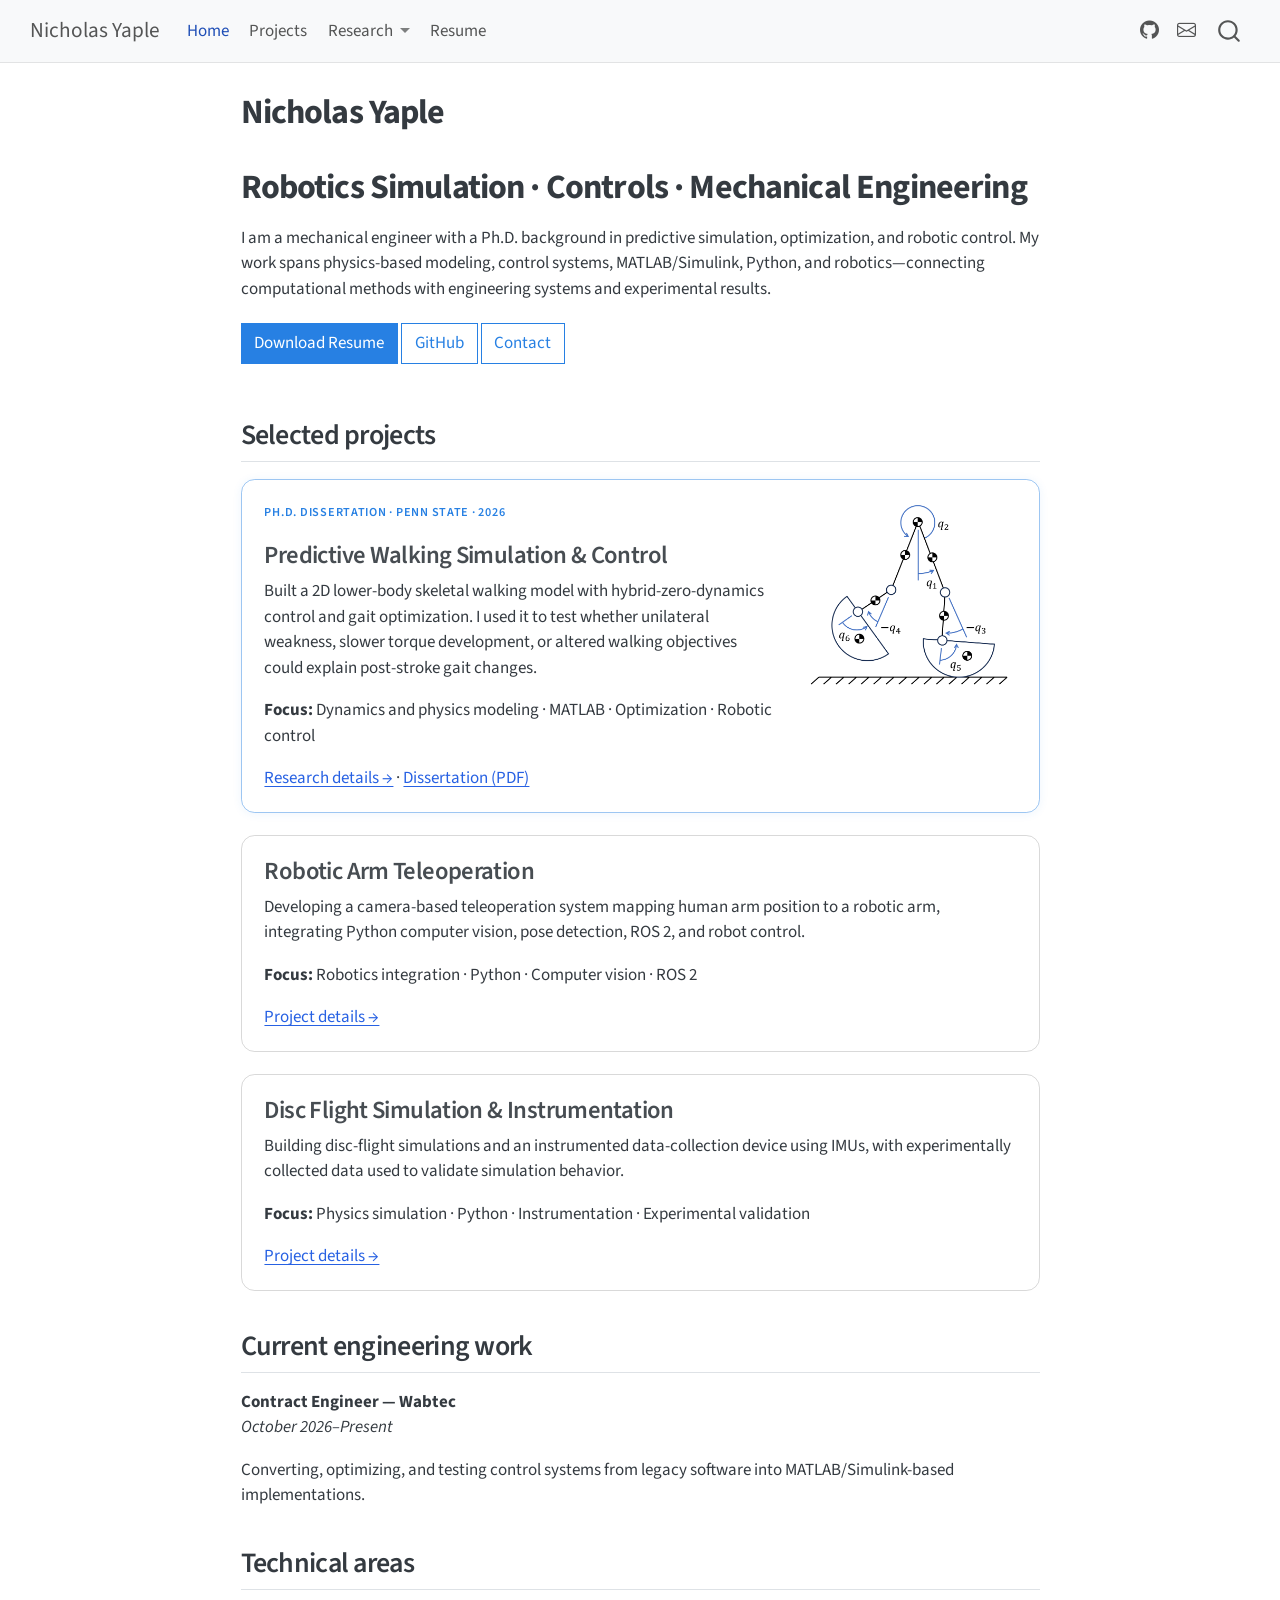
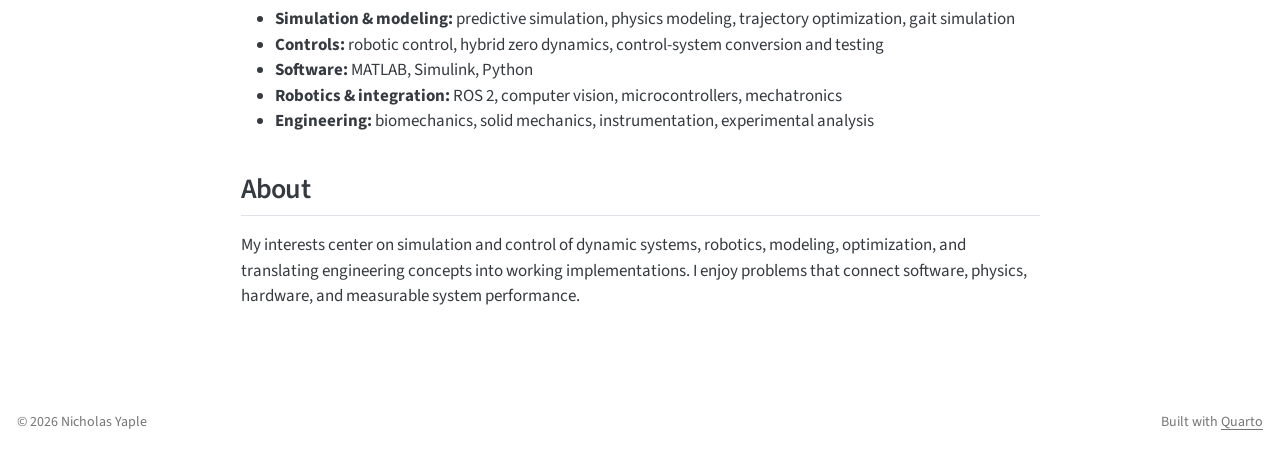
==== commit b90c14b2: "Built site for gh-pages" ====
--- a/index.html
+++ b/index.html
@@ -46,7 +46,7 @@
 <link href="site_libs/quarto-html/quarto-syntax-highlighting-63b5708e65d6cd79cd7618c58d0c21e7.css" rel="stylesheet" id="quarto-text-highlighting-styles">
 <script src="site_libs/bootstrap/bootstrap.min.js"></script>
 <link href="site_libs/bootstrap/bootstrap-icons.css" rel="stylesheet">
-<link href="site_libs/bootstrap/bootstrap-cb61c712ca1a7fe70a83faed8e4da2d7.min.css" rel="stylesheet" append-hash="true" id="quarto-bootstrap" data-mode="light">
+<link href="site_libs/bootstrap/bootstrap-48eea8e06ff06eb442a2daacfce5ac08.min.css" rel="stylesheet" append-hash="true" id="quarto-bootstrap" data-mode="light">
 <script src="site_libs/quarto-contrib/glightbox/glightbox.min.js"></script>
 <link href="site_libs/quarto-contrib/glightbox/glightbox.min.css" rel="stylesheet">
 <link href="site_libs/quarto-contrib/glightbox/lightbox.css" rel="stylesheet">
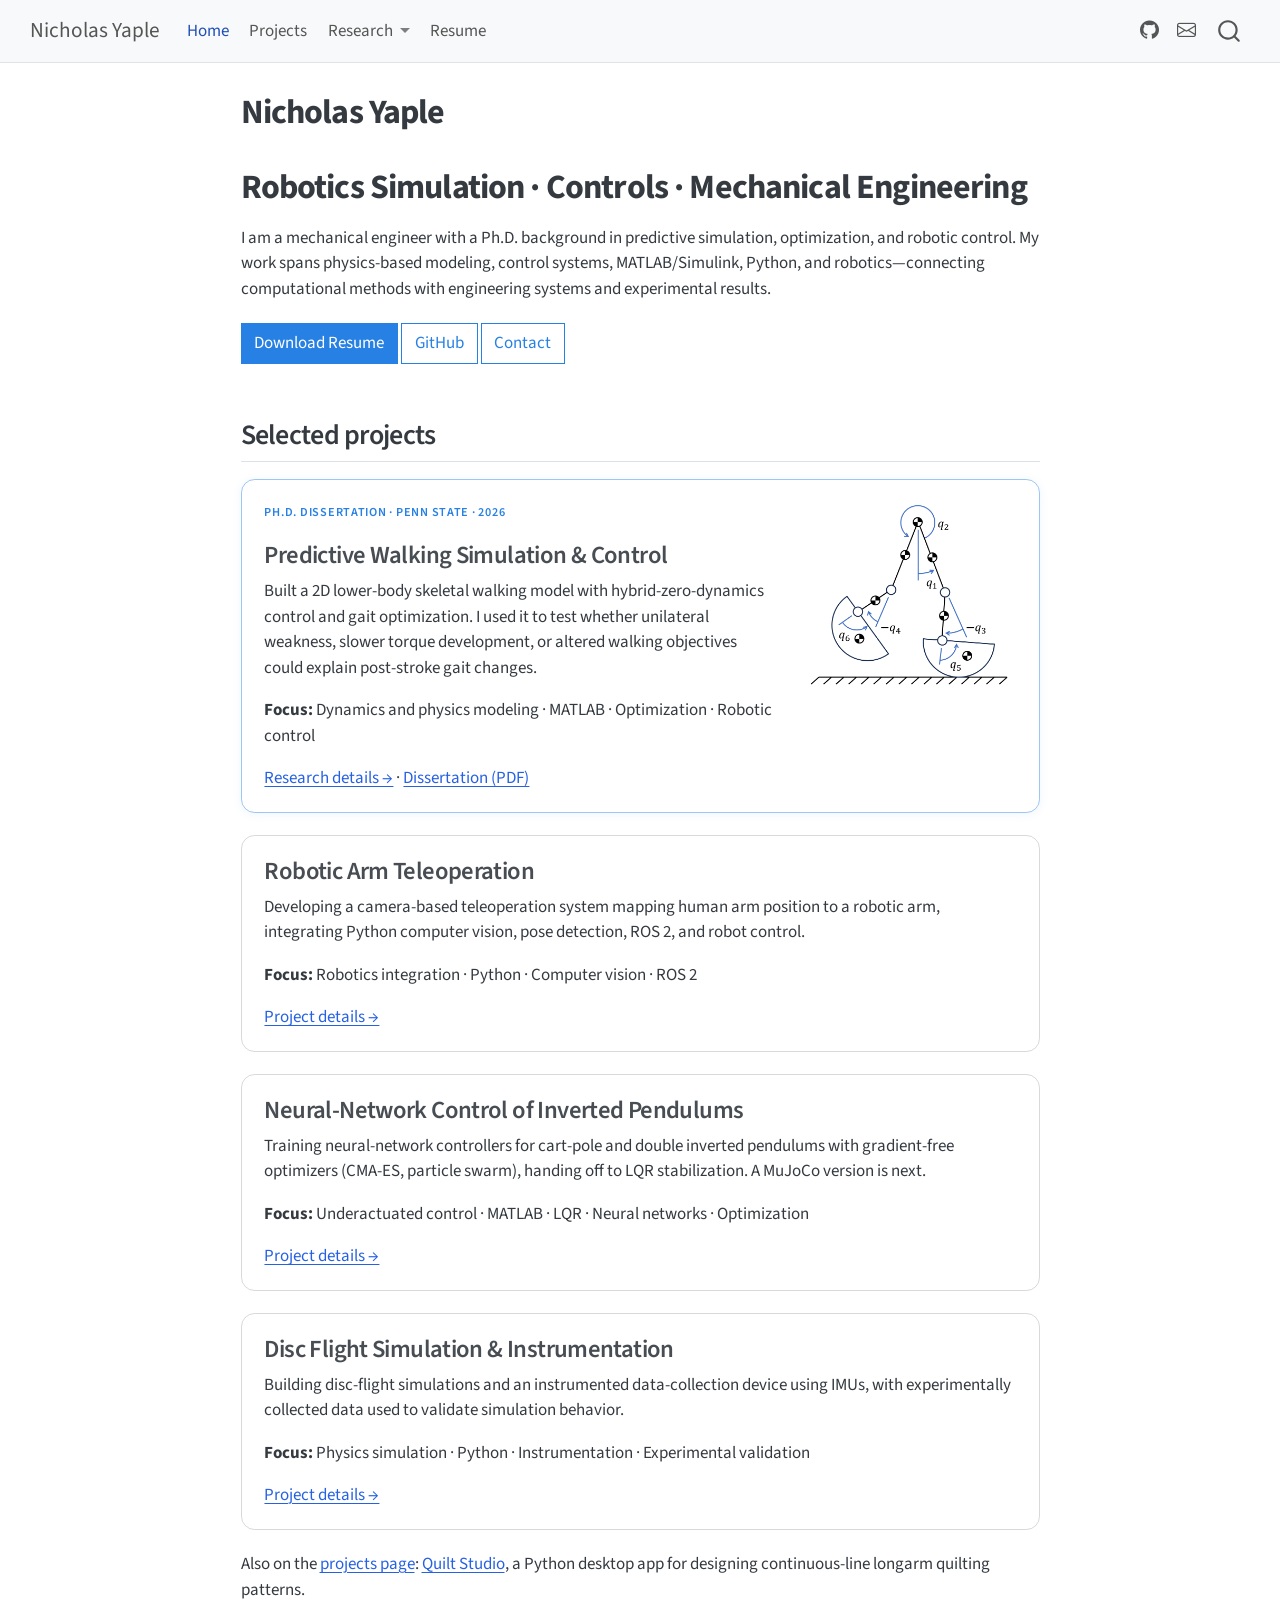
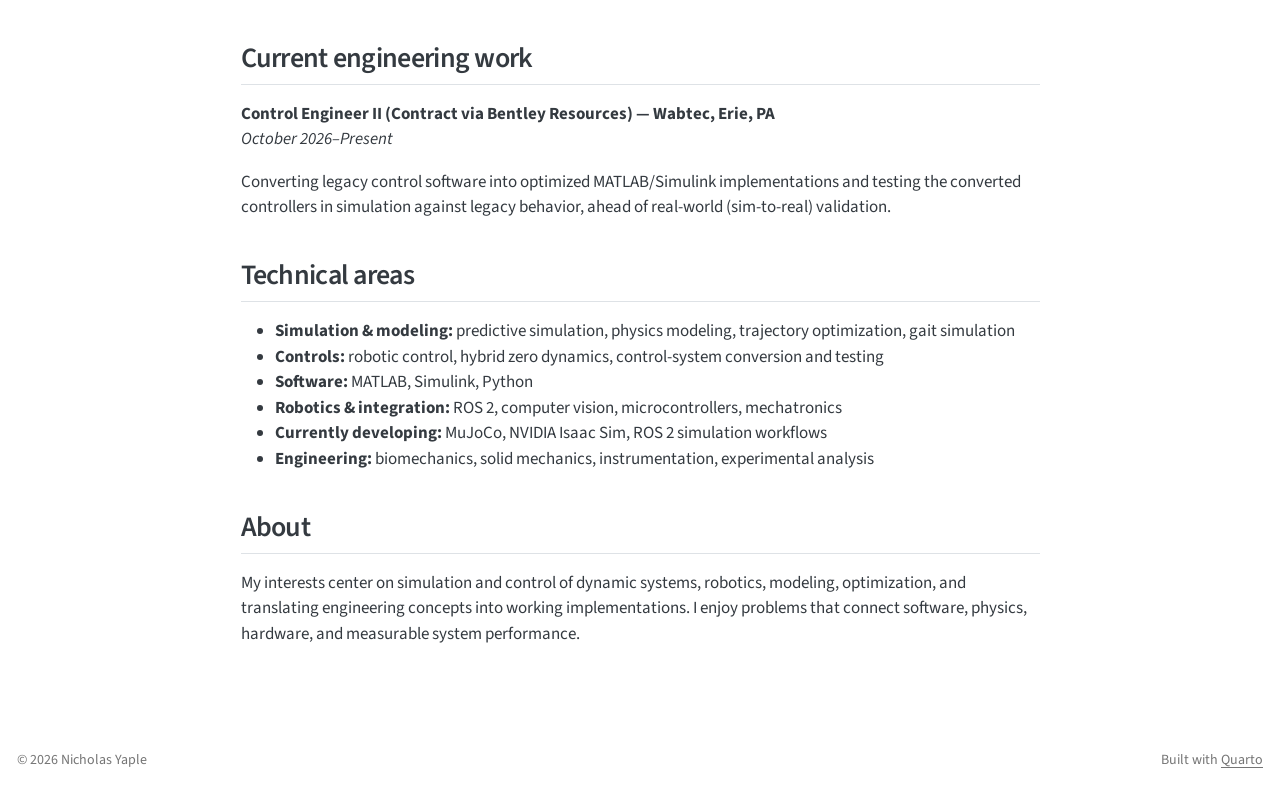
==== commit 39535a80: "Built site for gh-pages" ====
--- a/index.html
+++ b/index.html
@@ -128,8 +128,8 @@
  <span class="dropdown-text">Dissertation (PDF)</span></a>
   </li>  
         <li>
-    <a class="dropdown-item" href="https://github.com/yaplenicholas/DSR">
- <span class="dropdown-text">DSR simulation code (MATLAB)</span></a>
+    <a class="dropdown-item" href="./research.html#code-and-reproducibility">
+ <span class="dropdown-text">Simulation code (MATLAB)</span></a>
   </li>  
     </ul>
   </li>
@@ -215,18 +215,25 @@
 <p><strong>Focus:</strong> Robotics integration · Python · Computer vision · ROS 2</p>
 <p><a href="./projects.html">Project details →</a></p>
 </section>
+<section id="neural-network-control-of-inverted-pendulums" class="level3 project-card">
+<h3 class="anchored" data-anchor-id="neural-network-control-of-inverted-pendulums">Neural-Network Control of Inverted Pendulums</h3>
+<p>Training neural-network controllers for cart-pole and double inverted pendulums with gradient-free optimizers (CMA-ES, particle swarm), handing off to LQR stabilization. A MuJoCo version is next.</p>
+<p><strong>Focus:</strong> Underactuated control · MATLAB · LQR · Neural networks · Optimization</p>
+<p><a href="./projects.html#neural-network-control-of-inverted-pendulums">Project details →</a></p>
+</section>
 <section id="disc-flight-simulation-instrumentation" class="level3 project-card">
 <h3 class="anchored" data-anchor-id="disc-flight-simulation-instrumentation">Disc Flight Simulation &amp; Instrumentation</h3>
 <p>Building disc-flight simulations and an instrumented data-collection device using IMUs, with experimentally collected data used to validate simulation behavior.</p>
 <p><strong>Focus:</strong> Physics simulation · Python · Instrumentation · Experimental validation</p>
-<p><a href="./projects.html">Project details →</a></p>
-</section>
+<p><a href="./projects.html#disc-flight-simulation-instrumented-data-collection">Project details →</a></p>
+</section>
+<p>Also on the <a href="./projects.html">projects page</a>: <a href="./projects.html#quilt-studio-longarm-pantograph-design-app">Quilt Studio</a>, a Python desktop app for designing continuous-line longarm quilting patterns.</p>
 </section>
 <section id="current-engineering-work" class="level2">
 <h2 class="anchored" data-anchor-id="current-engineering-work">Current engineering work</h2>
-<p><strong>Contract Engineer — Wabtec</strong><br>
+<p><strong>Control Engineer II (Contract via Bentley Resources) — Wabtec, Erie, PA</strong><br>
 <em>October 2026–Present</em></p>
-<p>Converting, optimizing, and testing control systems from legacy software into MATLAB/Simulink-based implementations.</p>
+<p>Converting legacy control software into optimized MATLAB/Simulink implementations and testing the converted controllers in simulation against legacy behavior, ahead of real-world (sim-to-real) validation.</p>
 </section>
 <section id="technical-areas" class="level2">
 <h2 class="anchored" data-anchor-id="technical-areas">Technical areas</h2>
@@ -235,6 +242,7 @@
 <li><strong>Controls:</strong> robotic control, hybrid zero dynamics, control-system conversion and testing</li>
 <li><strong>Software:</strong> MATLAB, Simulink, Python</li>
 <li><strong>Robotics &amp; integration:</strong> ROS 2, computer vision, microcontrollers, mechatronics</li>
+<li><strong>Currently developing:</strong> MuJoCo, NVIDIA Isaac Sim, ROS 2 simulation workflows</li>
 <li><strong>Engineering:</strong> biomechanics, solid mechanics, instrumentation, experimental analysis</li>
 </ul>
 </section>
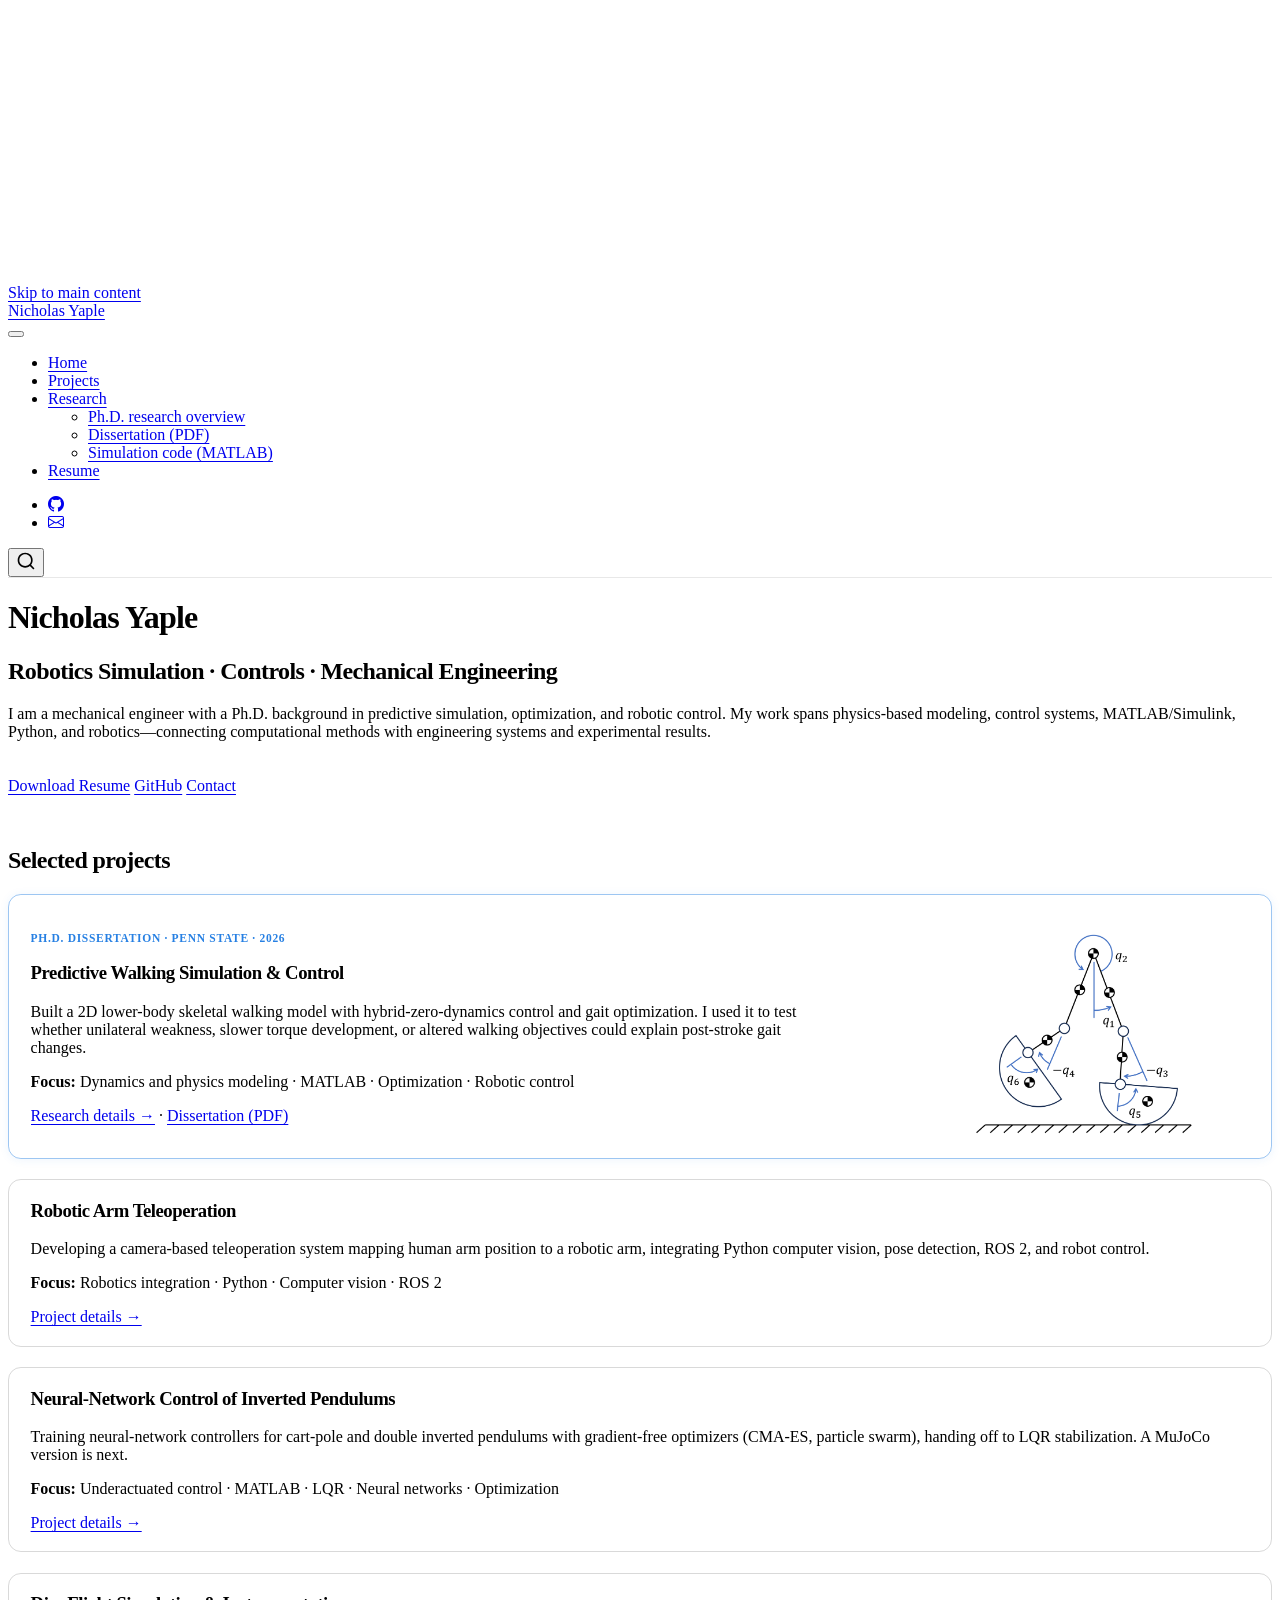
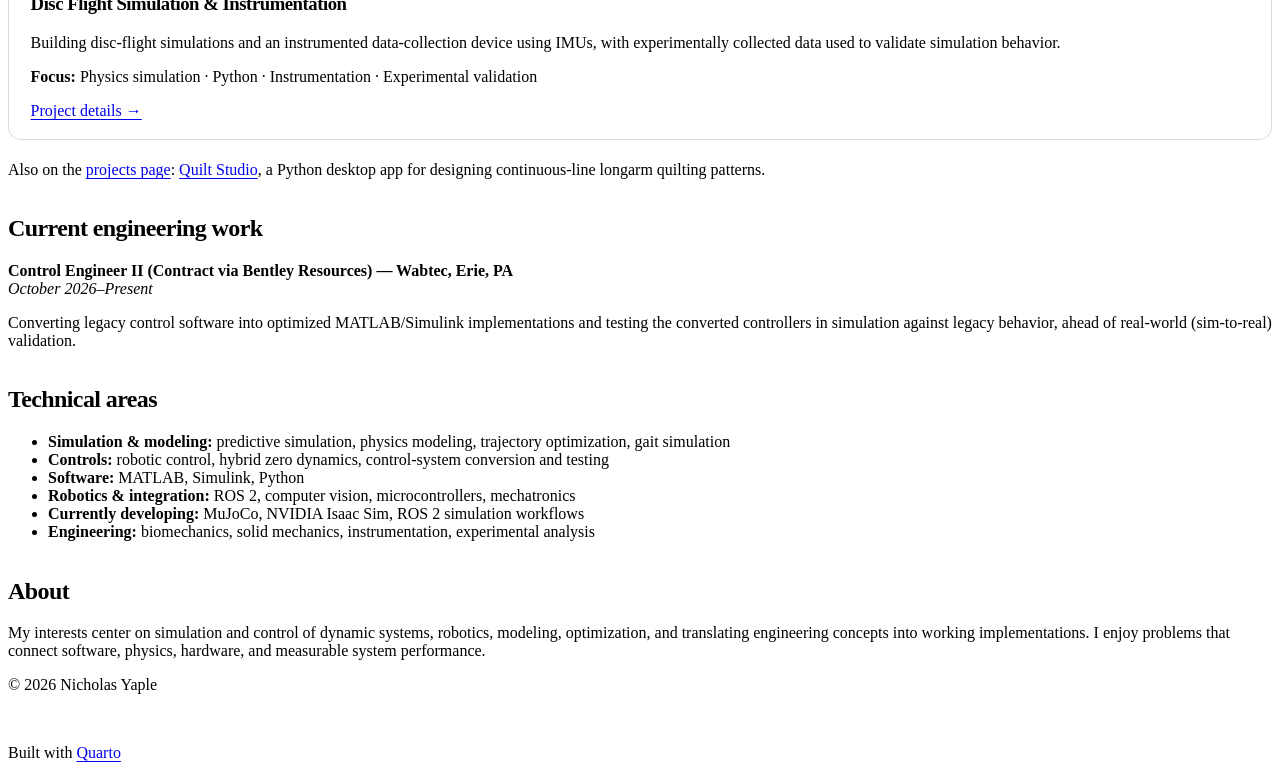
==== commit 4bdb9728: "Built site for gh-pages" ====
--- a/index.html
+++ b/index.html
@@ -46,7 +46,7 @@
 <link href="site_libs/quarto-html/quarto-syntax-highlighting-63b5708e65d6cd79cd7618c58d0c21e7.css" rel="stylesheet" id="quarto-text-highlighting-styles">
 <script src="site_libs/bootstrap/bootstrap.min.js"></script>
 <link href="site_libs/bootstrap/bootstrap-icons.css" rel="stylesheet">
-<link href="site_libs/bootstrap/bootstrap-48eea8e06ff06eb442a2daacfce5ac08.min.css" rel="stylesheet" append-hash="true" id="quarto-bootstrap" data-mode="light">
+<link href="site_libs/bootstrap/bootstrap-cb61c712ca1a7fe70a83faed8e4da2d7.min.css" rel="stylesheet" append-hash="true" id="quarto-bootstrap" data-mode="light">
 <script src="site_libs/quarto-contrib/glightbox/glightbox.min.js"></script>
 <link href="site_libs/quarto-contrib/glightbox/glightbox.min.css" rel="stylesheet">
 <link href="site_libs/quarto-contrib/glightbox/lightbox.css" rel="stylesheet">
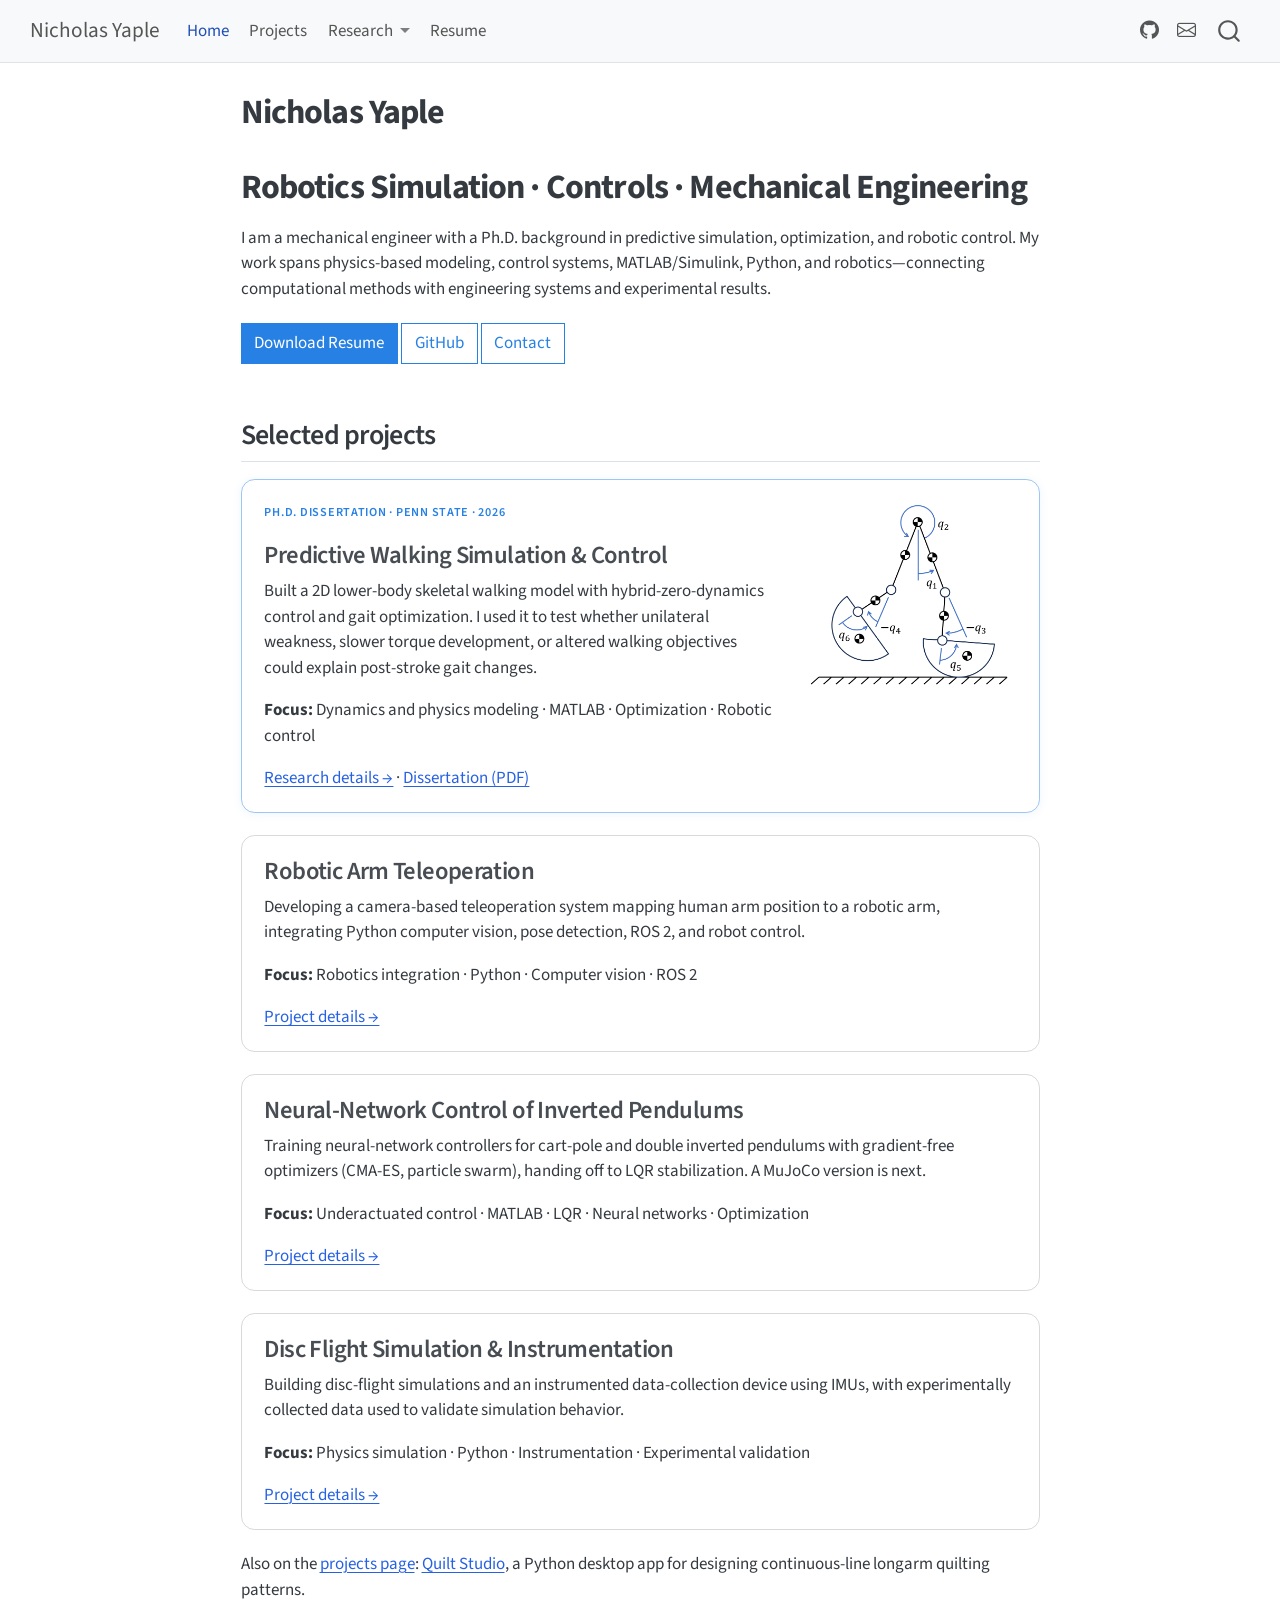
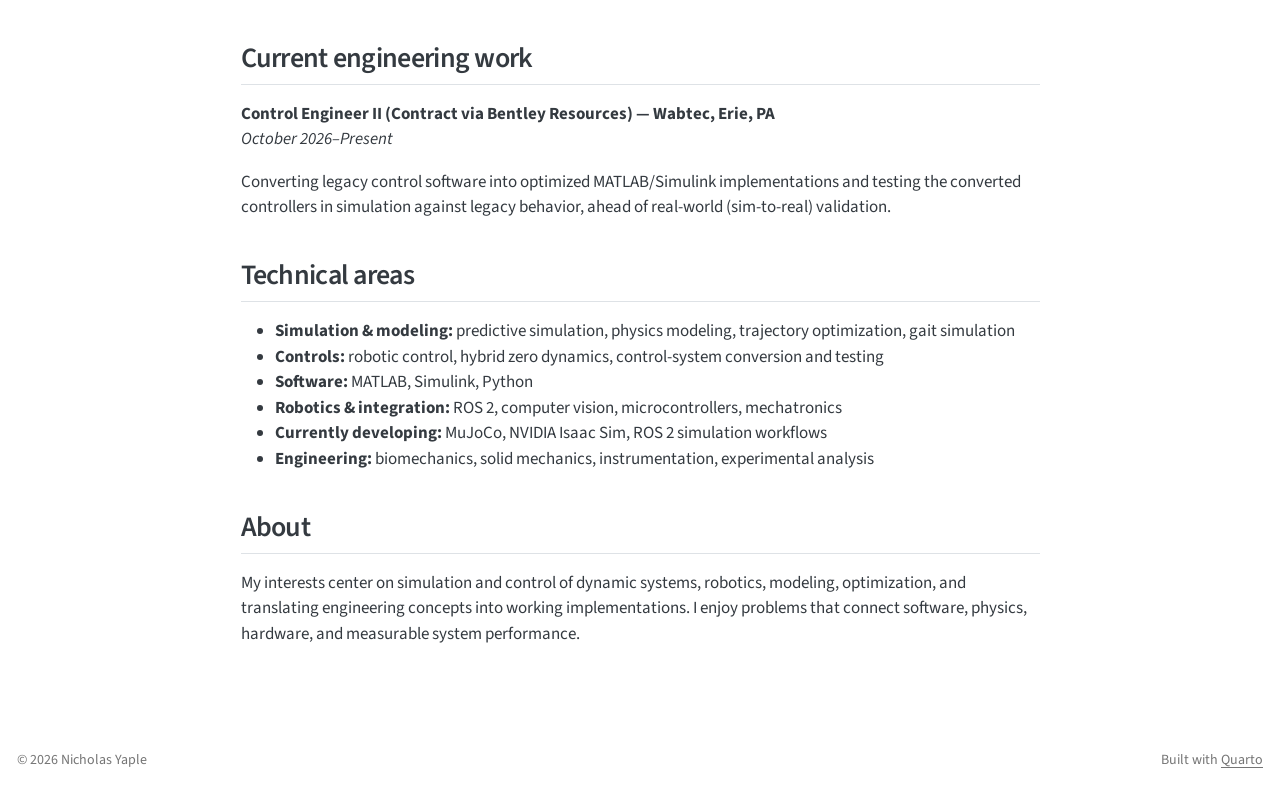
==== commit b4918d12: "Built site for gh-pages" ====
--- a/index.html
+++ b/index.html
@@ -46,7 +46,7 @@
 <link href="site_libs/quarto-html/quarto-syntax-highlighting-63b5708e65d6cd79cd7618c58d0c21e7.css" rel="stylesheet" id="quarto-text-highlighting-styles">
 <script src="site_libs/bootstrap/bootstrap.min.js"></script>
 <link href="site_libs/bootstrap/bootstrap-icons.css" rel="stylesheet">
-<link href="site_libs/bootstrap/bootstrap-cb61c712ca1a7fe70a83faed8e4da2d7.min.css" rel="stylesheet" append-hash="true" id="quarto-bootstrap" data-mode="light">
+<link href="site_libs/bootstrap/bootstrap-48eea8e06ff06eb442a2daacfce5ac08.min.css" rel="stylesheet" append-hash="true" id="quarto-bootstrap" data-mode="light">
 <script src="site_libs/quarto-contrib/glightbox/glightbox.min.js"></script>
 <link href="site_libs/quarto-contrib/glightbox/glightbox.min.css" rel="stylesheet">
 <link href="site_libs/quarto-contrib/glightbox/lightbox.css" rel="stylesheet">
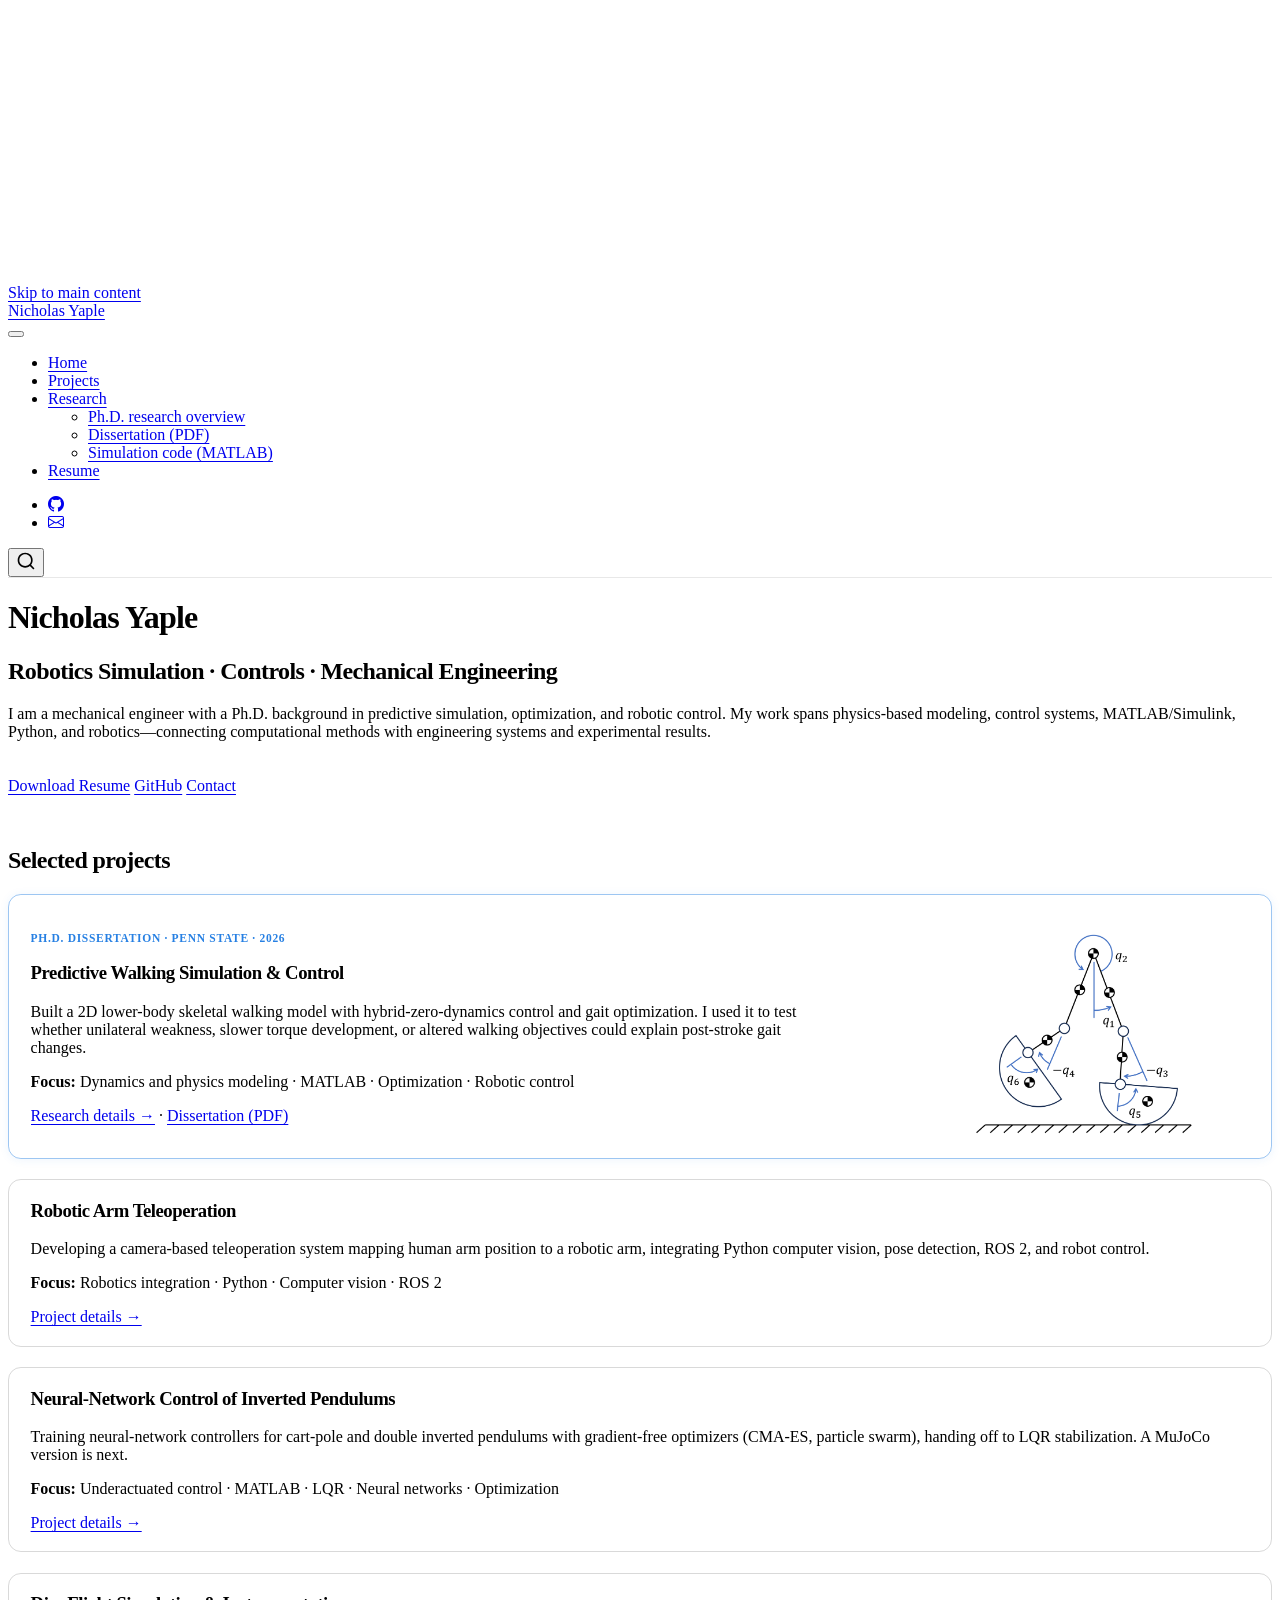
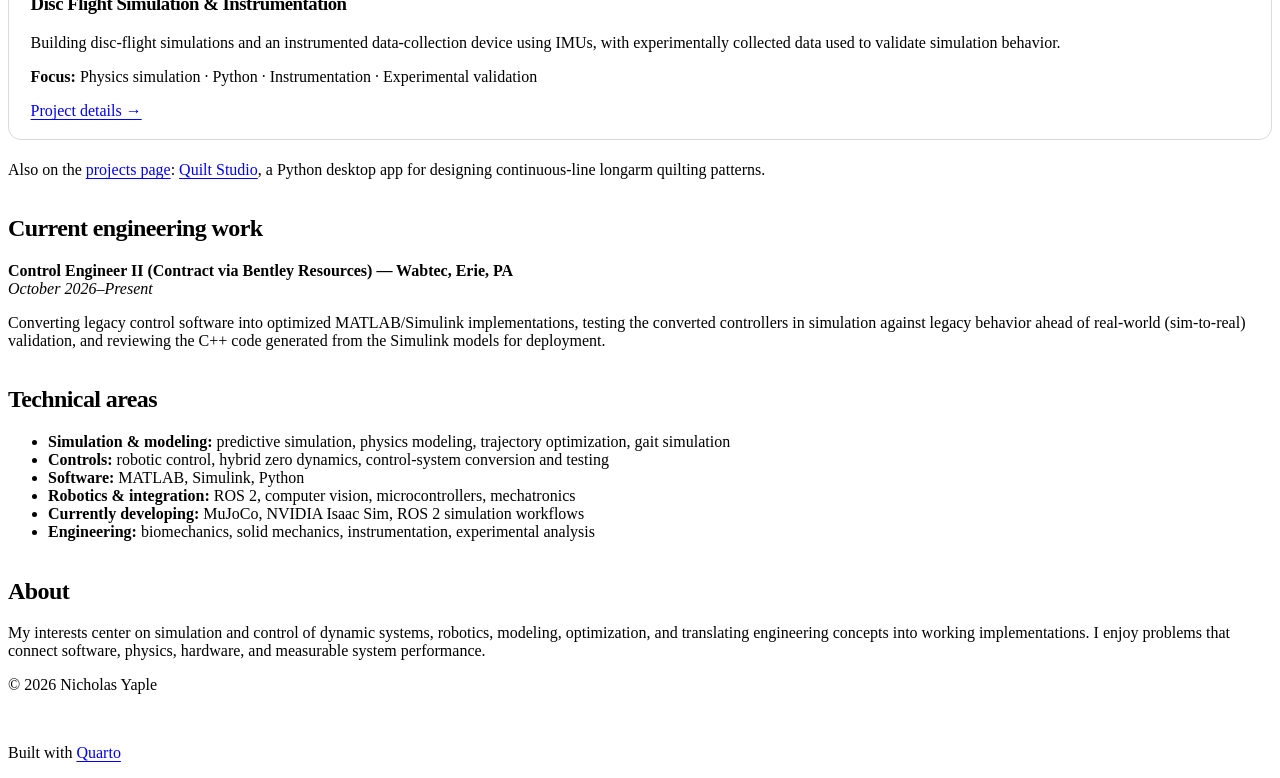
==== commit f68694a1: "Built site for gh-pages" ====
--- a/index.html
+++ b/index.html
@@ -46,7 +46,7 @@
 <link href="site_libs/quarto-html/quarto-syntax-highlighting-63b5708e65d6cd79cd7618c58d0c21e7.css" rel="stylesheet" id="quarto-text-highlighting-styles">
 <script src="site_libs/bootstrap/bootstrap.min.js"></script>
 <link href="site_libs/bootstrap/bootstrap-icons.css" rel="stylesheet">
-<link href="site_libs/bootstrap/bootstrap-48eea8e06ff06eb442a2daacfce5ac08.min.css" rel="stylesheet" append-hash="true" id="quarto-bootstrap" data-mode="light">
+<link href="site_libs/bootstrap/bootstrap-cb61c712ca1a7fe70a83faed8e4da2d7.min.css" rel="stylesheet" append-hash="true" id="quarto-bootstrap" data-mode="light">
 <script src="site_libs/quarto-contrib/glightbox/glightbox.min.js"></script>
 <link href="site_libs/quarto-contrib/glightbox/glightbox.min.css" rel="stylesheet">
 <link href="site_libs/quarto-contrib/glightbox/lightbox.css" rel="stylesheet">
@@ -233,7 +233,7 @@
 <h2 class="anchored" data-anchor-id="current-engineering-work">Current engineering work</h2>
 <p><strong>Control Engineer II (Contract via Bentley Resources) — Wabtec, Erie, PA</strong><br>
 <em>October 2026–Present</em></p>
-<p>Converting legacy control software into optimized MATLAB/Simulink implementations and testing the converted controllers in simulation against legacy behavior, ahead of real-world (sim-to-real) validation.</p>
+<p>Converting legacy control software into optimized MATLAB/Simulink implementations, testing the converted controllers in simulation against legacy behavior ahead of real-world (sim-to-real) validation, and reviewing the C++ code generated from the Simulink models for deployment.</p>
 </section>
 <section id="technical-areas" class="level2">
 <h2 class="anchored" data-anchor-id="technical-areas">Technical areas</h2>
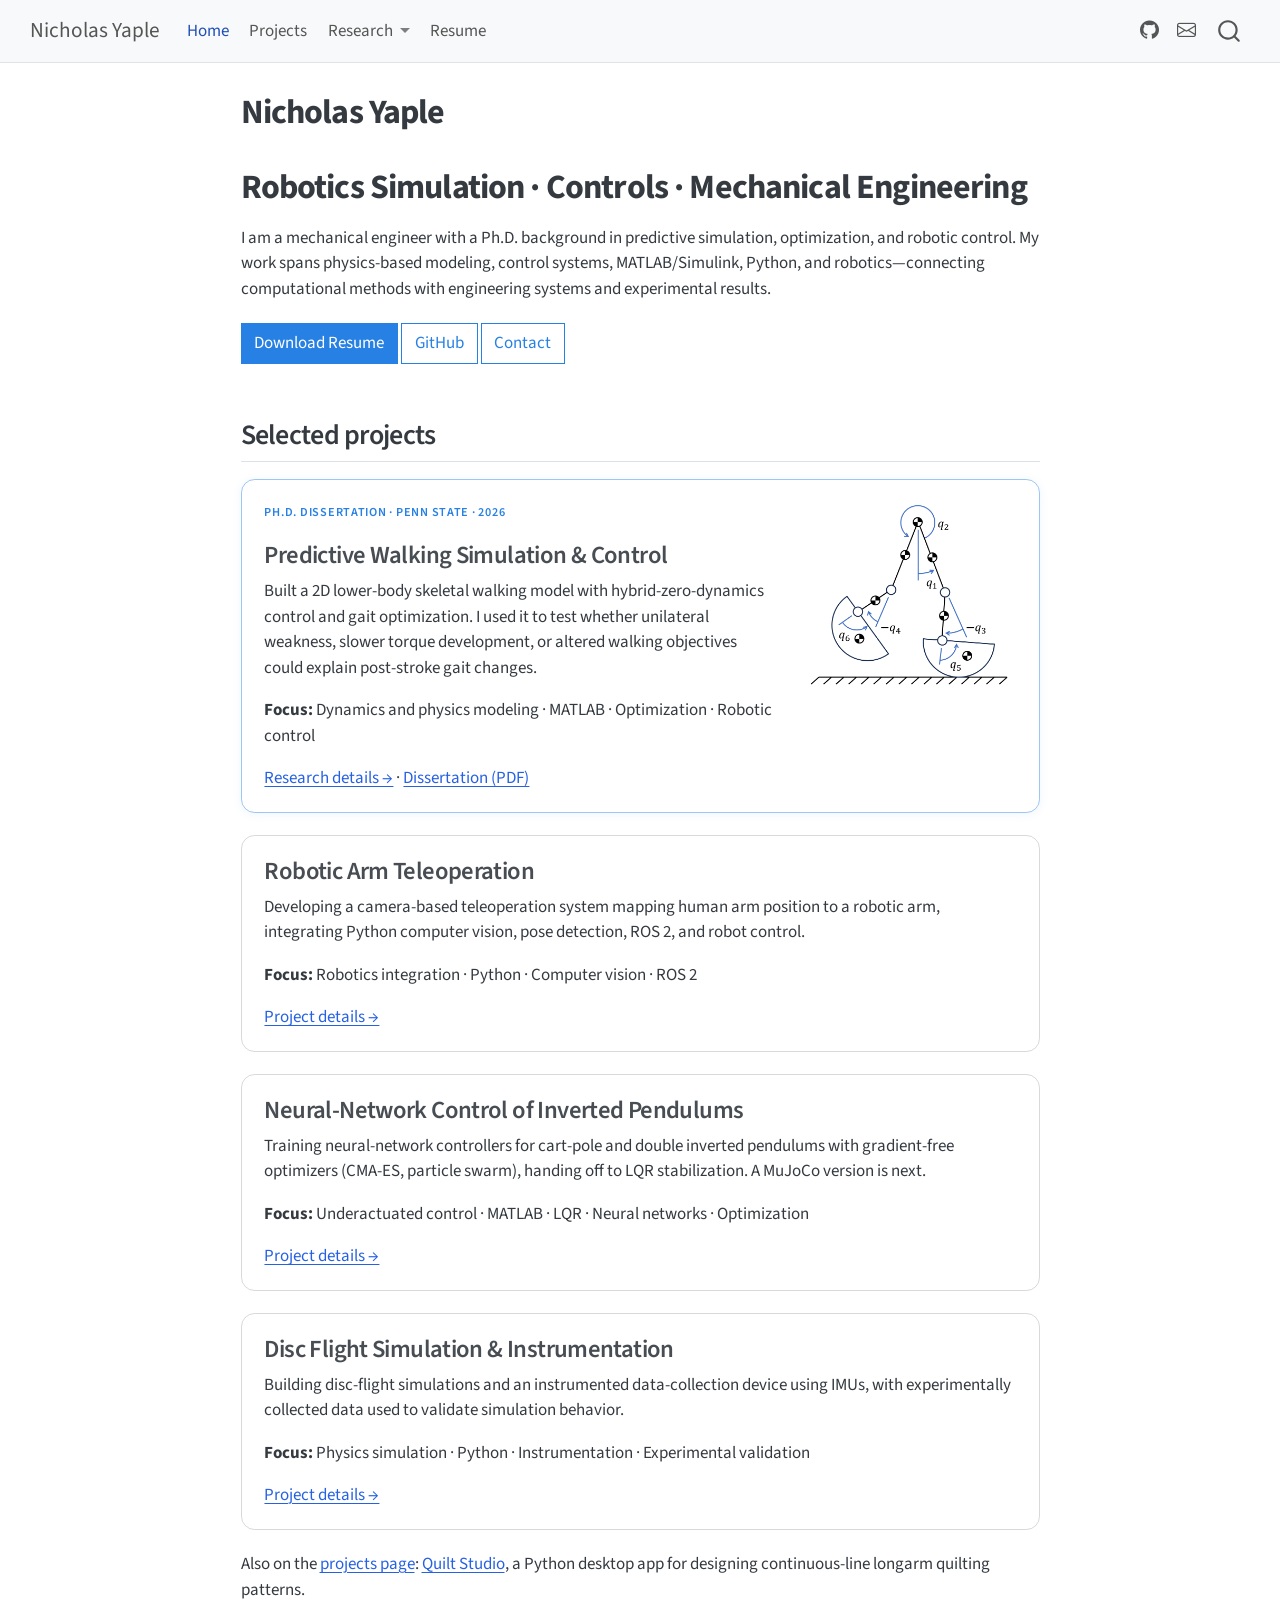
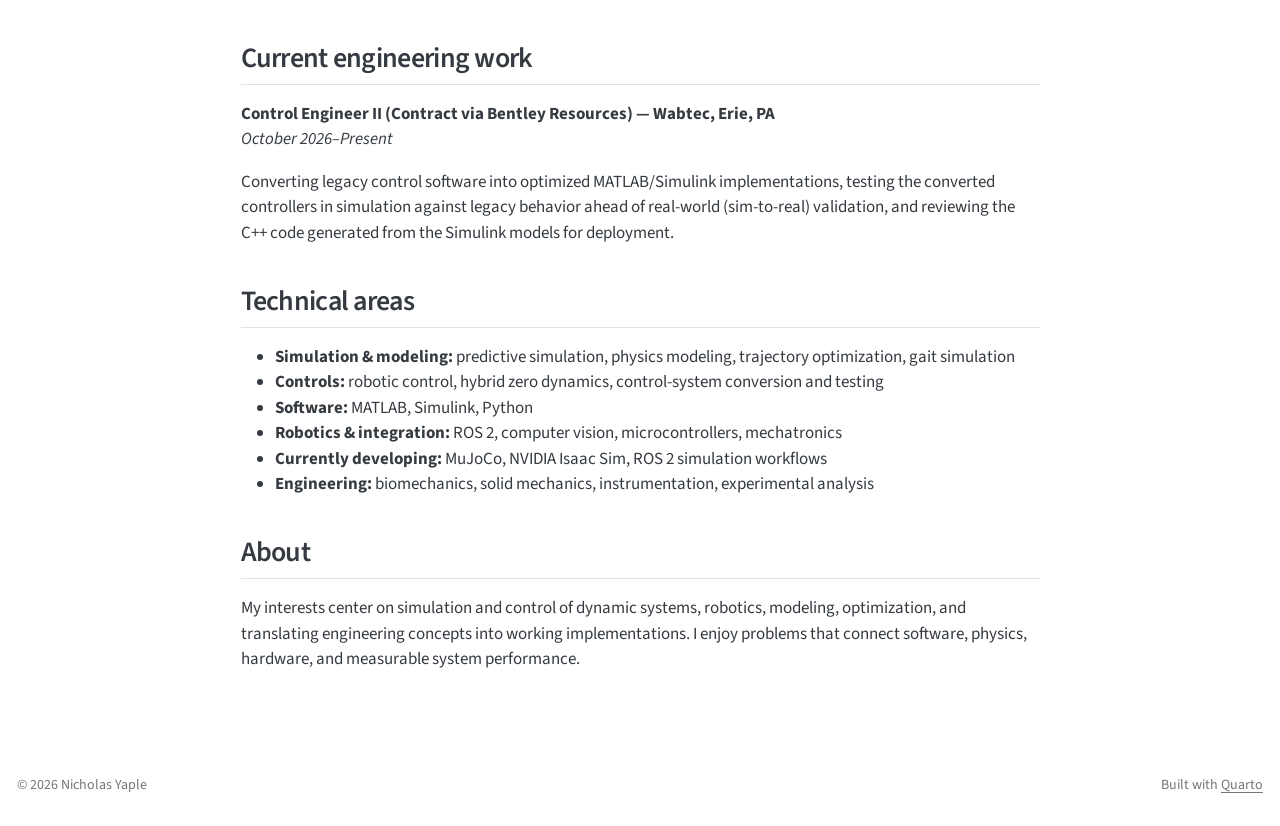
==== commit 83c37f2a: "Built site for gh-pages" ====
--- a/index.html
+++ b/index.html
@@ -46,7 +46,7 @@
 <link href="site_libs/quarto-html/quarto-syntax-highlighting-63b5708e65d6cd79cd7618c58d0c21e7.css" rel="stylesheet" id="quarto-text-highlighting-styles">
 <script src="site_libs/bootstrap/bootstrap.min.js"></script>
 <link href="site_libs/bootstrap/bootstrap-icons.css" rel="stylesheet">
-<link href="site_libs/bootstrap/bootstrap-cb61c712ca1a7fe70a83faed8e4da2d7.min.css" rel="stylesheet" append-hash="true" id="quarto-bootstrap" data-mode="light">
+<link href="site_libs/bootstrap/bootstrap-48eea8e06ff06eb442a2daacfce5ac08.min.css" rel="stylesheet" append-hash="true" id="quarto-bootstrap" data-mode="light">
 <script src="site_libs/quarto-contrib/glightbox/glightbox.min.js"></script>
 <link href="site_libs/quarto-contrib/glightbox/glightbox.min.css" rel="stylesheet">
 <link href="site_libs/quarto-contrib/glightbox/lightbox.css" rel="stylesheet">
